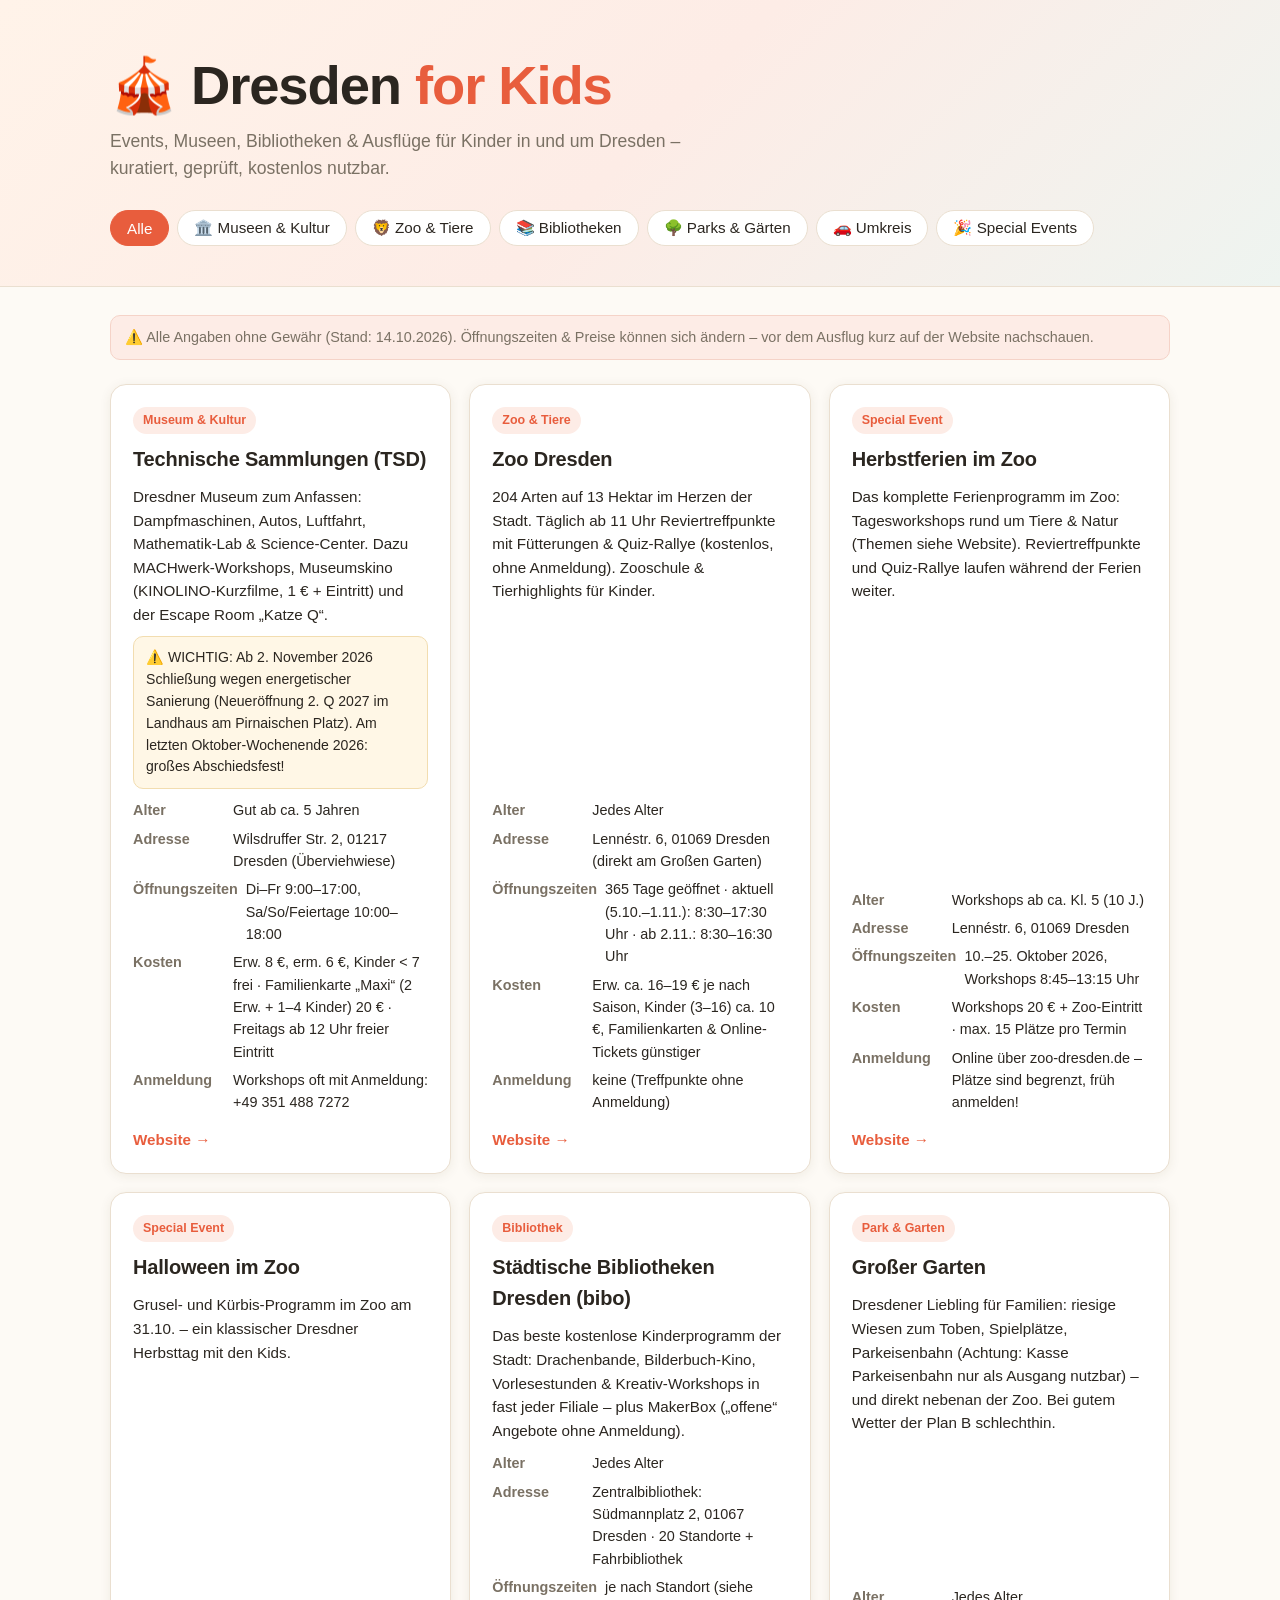
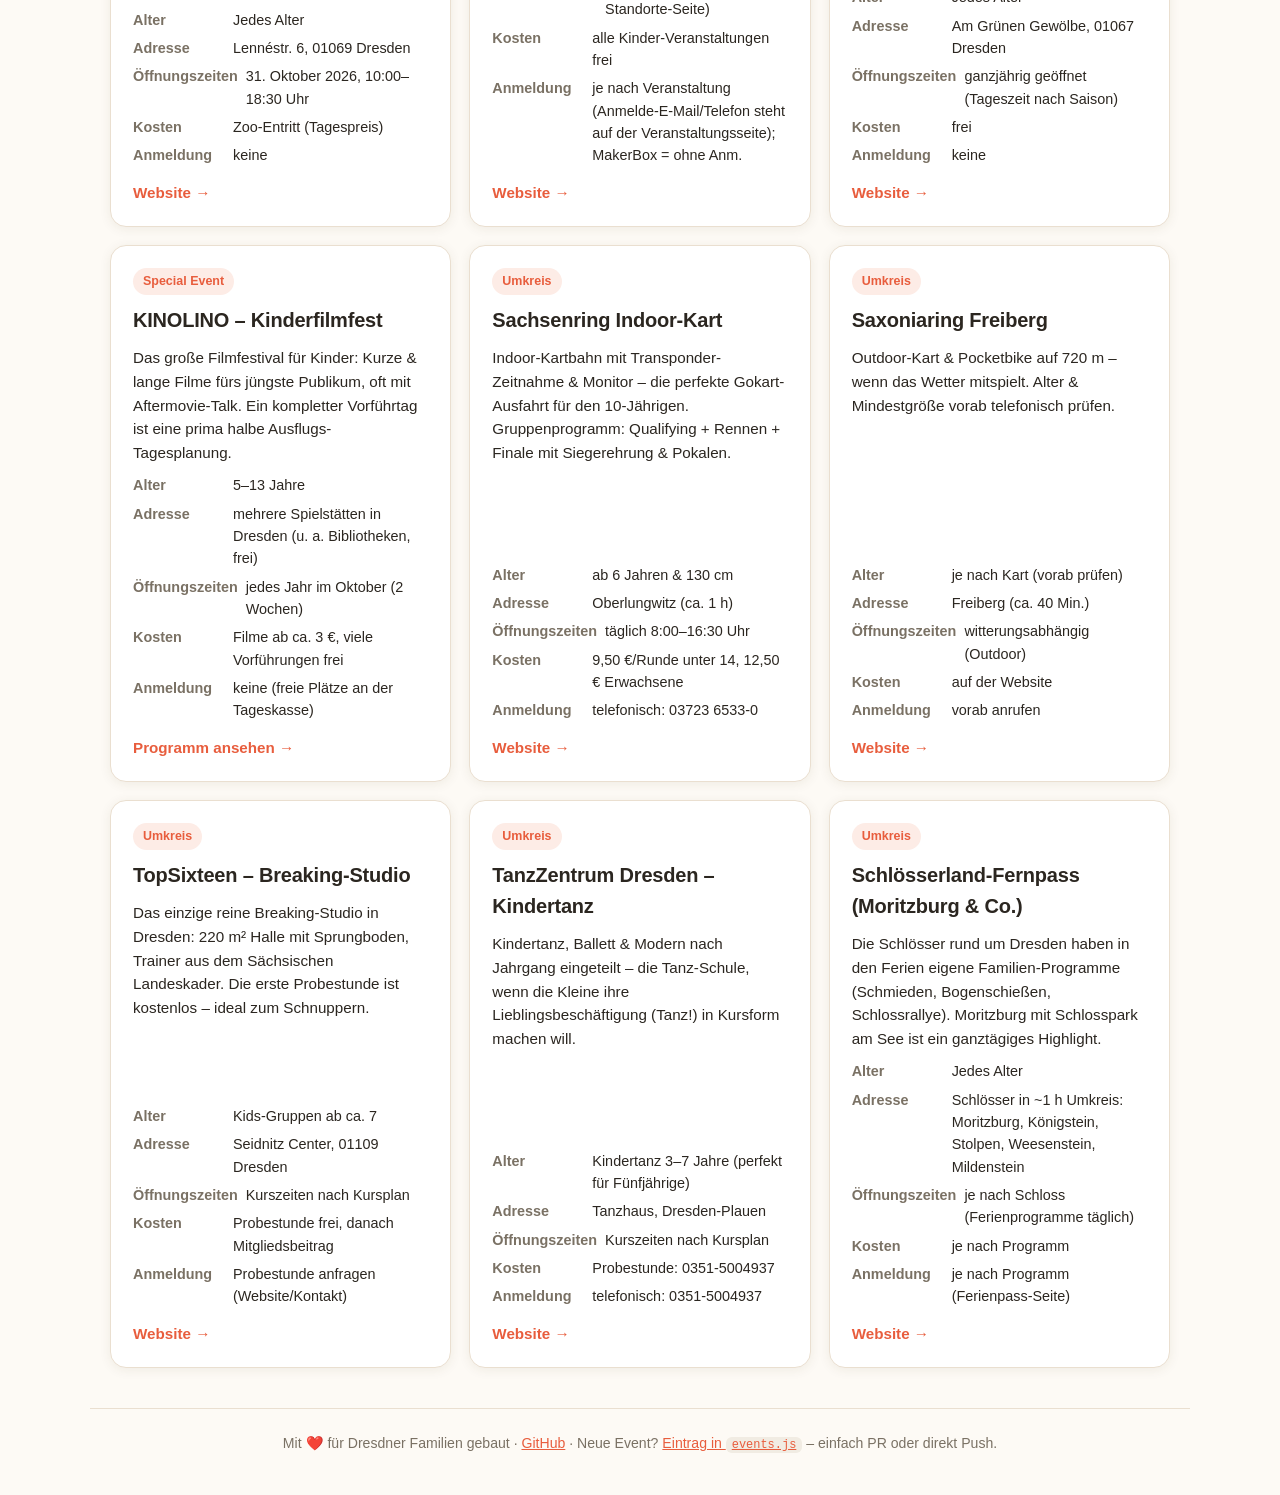
==== index.html @ ed48907c "Dresden for Kids: statische Event-Seite (Events, Museen, Bibliotheken, Zoo, Umkreis)" ====
<!DOCTYPE html>
<html lang="de">
<head>
  <meta charset="UTF-8">
  <meta name="viewport" content="width=device-width, initial-scale=1.0">
  <title>Dresden for Kids – Events &amp; Ausflüge für Kinder</title>
  <meta name="description" content="Kuratierte Liste mit Events, Museen, Bibliotheken, Zoo & Ausflügen für Kinder in und um Dresden.">
  <link rel="stylesheet" href="style.css">
  <link rel="icon" href="data:image/svg+xml,<svg xmlns=%22http://www.w3.org/2000/svg%22 viewBox=%220 0 100 100%22><text y=%22.9em%22 font-size=%2290%22>🎪</text></svg>">
</head>
<body>
  <header class="hero">
    <div class="container">
      <h1>🎪 Dresden <span class="accent">for Kids</span></h1>
      <p class="tagline">Events, Museen, Bibliotheken &amp; Ausflüge für Kinder in und um Dresden – kuratiert, geprüft, kostenlos nutzbar.</p>
      <div class="filters" id="filters">
        <button class="filter-btn active" data-filter="alle">Alle</button>
        <button class="filter-btn" data-filter="museum">🏛️ Museen &amp; Kultur</button>
        <button class="filter-btn" data-filter="zoo">🦁 Zoo &amp; Tiere</button>
        <button class="filter-btn" data-filter="bibliothek">📚 Bibliotheken</button>
        <button class="filter-btn" data-filter="park">🌳 Parks &amp; Gärten</button>
        <button class="filter-btn" data-filter="umkreis">🚗 Umkreis</button>
        <button class="filter-btn" data-filter="event">🎉 Special Events</button>
      </div>
    </div>
  </header>

  <main class="container">
    <p class="disclaimer">⚠️ Alle Angaben ohne Gewähr (Stand: <span id="checked">–</span>). Öffnungszeiten &amp; Preise können sich ändern – vor dem Ausflug kurz auf der Website nachschauen.</p>
    <section id="cards" class="grid"></section>
  </main>

  <footer class="container footer">
    <p>Mit ❤️ für Dresdner Familien gebaut · <a href="https://github.com/Alex-Molt/DresdenForKids">GitHub</a> · Neue Event? <a href="https://github.com/Alex-Molt/DresdenForKids/blob/main/README.md#neues-event-hinzufügen">Eintrag in <code>events.js</code></a> – einfach PR oder direkt Push.</p>
  </footer>

  <script src="events.js"></script>
  <script src="app.js"></script>
</body>
</html>
---- style.css ----
:root {
  --bg: #fdfaf5;
  --card: #ffffff;
  --ink: #2b2620;
  --muted: #7a7164;
  --accent: #e85d3d;
  --accent-soft: #fdece6;
  --border: #eadfd0;
  --radius: 16px;
  --shadow: 0 2px 12px rgba(80, 60, 30, 0.08);
}

* { box-sizing: border-box; margin: 0; padding: 0; }

body {
  font-family: -apple-system, BlinkMacSystemFont, "Segoe UI", Roboto, "Helvetica Neue", Arial, sans-serif;
  background: var(--bg);
  color: var(--ink);
  line-height: 1.55;
}

.container { max-width: 1100px; margin: 0 auto; padding: 0 20px; }

/* ---------- Hero ---------- */
.hero {
  background: linear-gradient(135deg, #fff3e9 0%, #fdece6 50%, #eef4f0 100%);
  padding: 56px 0 40px;
  border-bottom: 1px solid var(--border);
}
.hero h1 {
  font-size: clamp(2.2rem, 5vw, 3.4rem);
  letter-spacing: -0.02em;
  line-height: 1.1;
}
.hero .accent { color: var(--accent); }
.tagline {
  margin-top: 12px;
  font-size: 1.1rem;
  color: var(--muted);
  max-width: 640px;
}

/* ---------- Filters ---------- */
.filters {
  display: flex;
  flex-wrap: wrap;
  gap: 8px;
  margin-top: 28px;
}
.filter-btn {
  border: 1.5px solid var(--border);
  background: var(--card);
  color: var(--ink);
  padding: 8px 16px;
  border-radius: 999px;
  font-size: 0.95rem;
  cursor: pointer;
  transition: all 0.15s ease;
}
.filter-btn:hover { border-color: var(--accent); color: var(--accent); }
.filter-btn.active {
  background: var(--accent);
  border-color: var(--accent);
  color: #fff;
}

/* ---------- Main ---------- */
main.container { padding-top: 28px; padding-bottom: 40px; }
.disclaimer {
  font-size: 0.9rem;
  color: var(--muted);
  background: var(--accent-soft);
  border: 1px solid #f5d3c8;
  border-radius: 10px;
  padding: 10px 14px;
  margin-bottom: 24px;
}

/* ---------- Cards ---------- */
.grid {
  display: grid;
  grid-template-columns: repeat(auto-fill, minmax(320px, 1fr));
  gap: 18px;
}
.card {
  background: var(--card);
  border: 1px solid var(--border);
  border-radius: var(--radius);
  box-shadow: var(--shadow);
  padding: 22px;
  display: flex;
  flex-direction: column;
  gap: 10px;
  transition: transform 0.15s ease, box-shadow 0.15s ease;
}
.card:hover { transform: translateY(-2px); box-shadow: 0 6px 20px rgba(80, 60, 30, 0.12); }

.card-top { display: flex; align-items: center; gap: 10px; }
.cat-badge {
  font-size: 0.78rem;
  font-weight: 600;
  padding: 4px 10px;
  border-radius: 999px;
  background: var(--accent-soft);
  color: var(--accent);
  white-space: nowrap;
}
.card h2 { font-size: 1.25rem; letter-spacing: -0.01em; }
.card .highlight { font-size: 0.95rem; color: var(--ink); flex-grow: 1; }

.facts { display: grid; gap: 6px; font-size: 0.9rem; }
.facts div { display: flex; gap: 8px; }
.facts .label {
  color: var(--muted);
  min-width: 92px;
  flex-shrink: 0;
  font-weight: 600;
}
.note {
  background: #fff7e6;
  border: 1px solid #f2ddb0;
  border-radius: 10px;
  padding: 10px 12px;
  font-size: 0.88rem;
}

.card-link {
  display: inline-block;
  margin-top: 4px;
  color: var(--accent);
  font-weight: 600;
  text-decoration: none;
  font-size: 0.95rem;
}
.card-link:hover { text-decoration: underline; }

.empty {
  grid-column: 1 / -1;
  text-align: center;
  color: var(--muted);
  padding: 60px 0;
  font-size: 1.1rem;
}

/* ---------- Footer ---------- */
.footer {
  border-top: 1px solid var(--border);
  padding: 24px 20px 40px;
  font-size: 0.88rem;
  color: var(--muted);
  text-align: center;
}
.footer a { color: var(--accent); }
code {
  background: #f1ece3;
  padding: 1px 6px;
  border-radius: 6px;
  font-size: 0.85em;
}
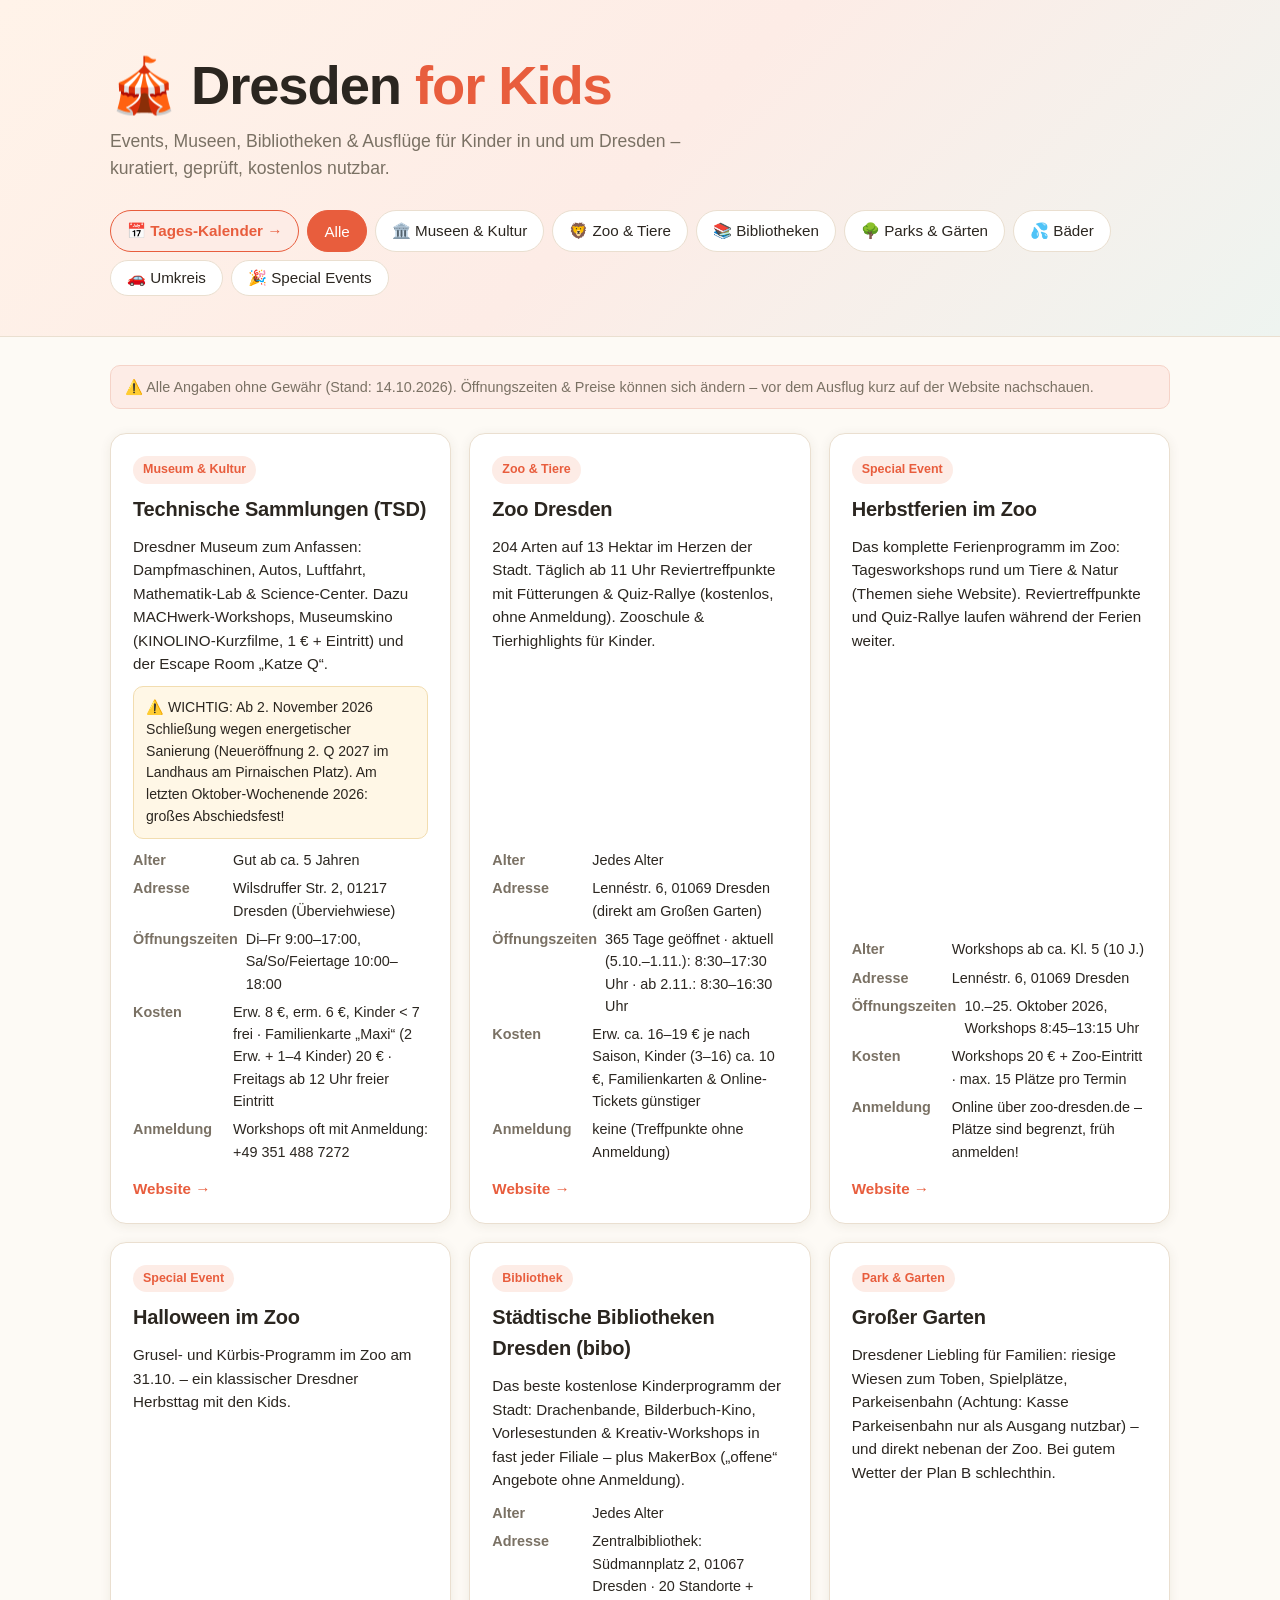
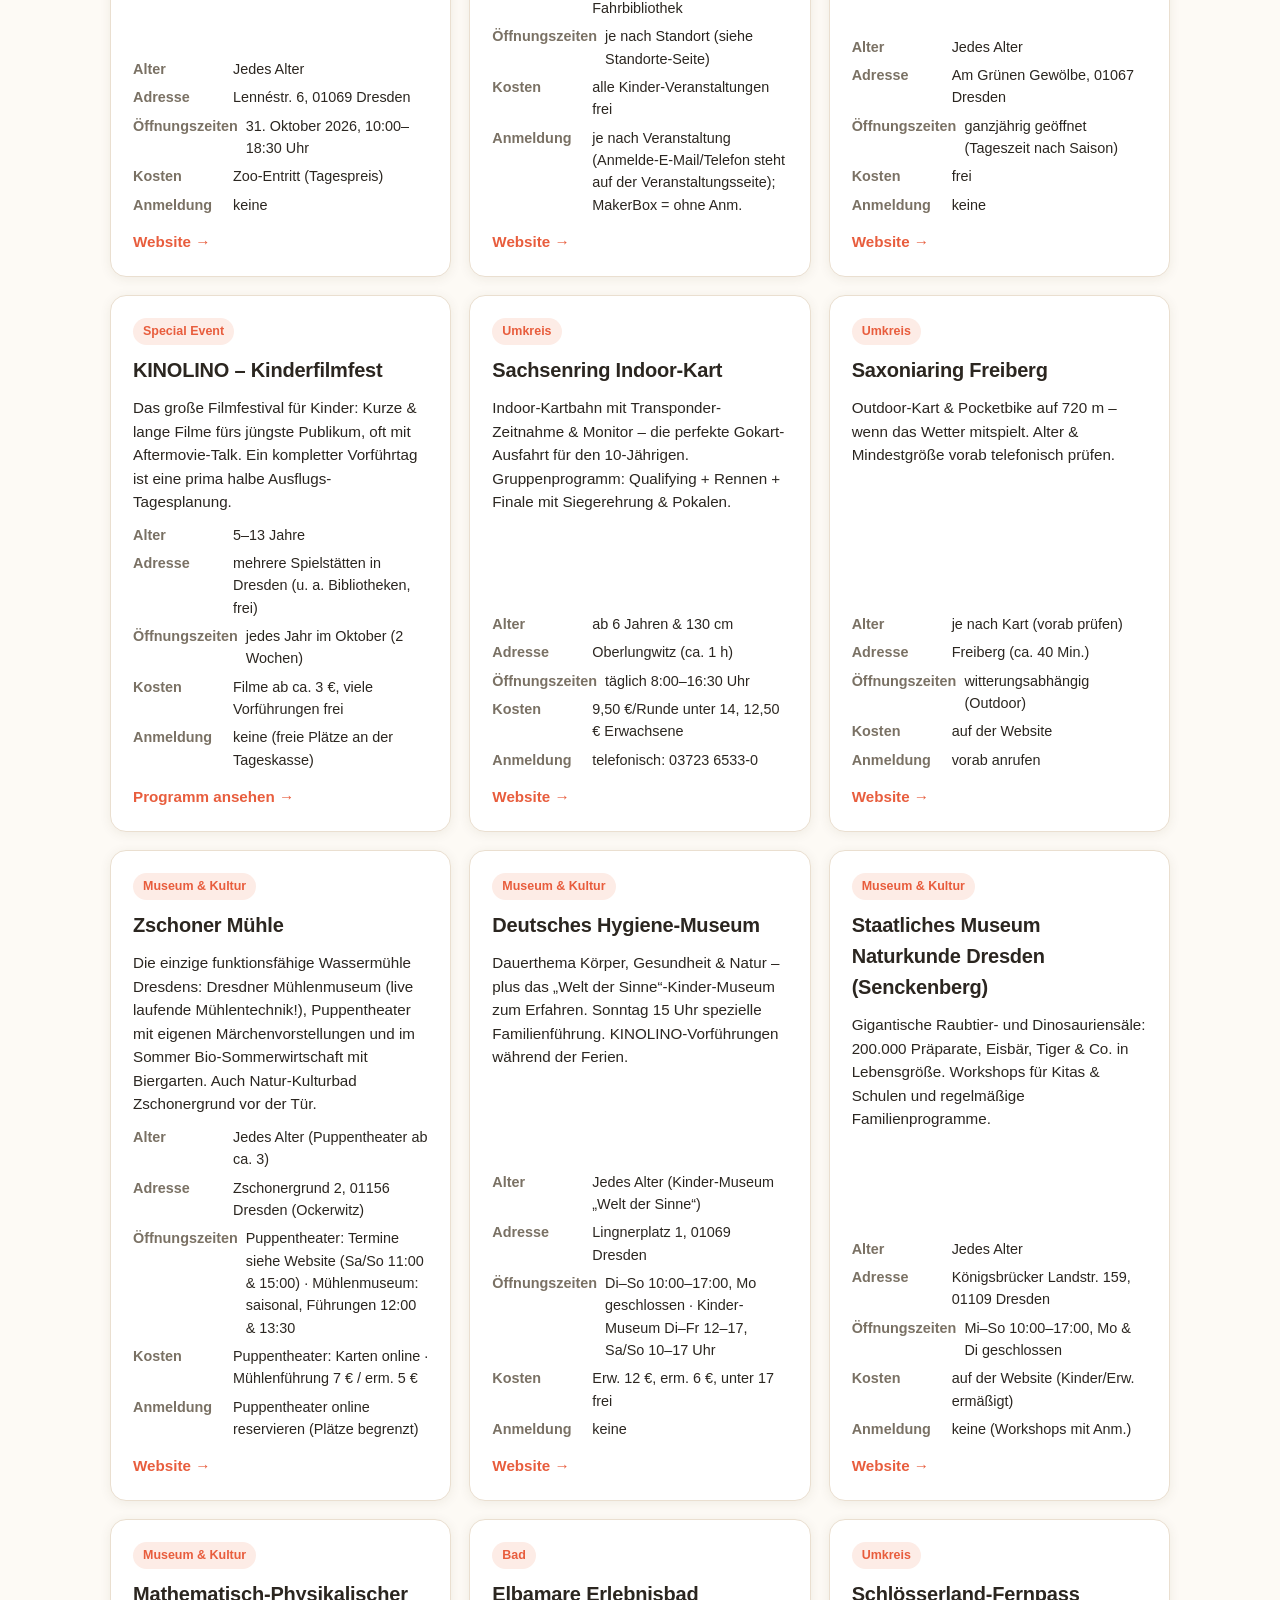
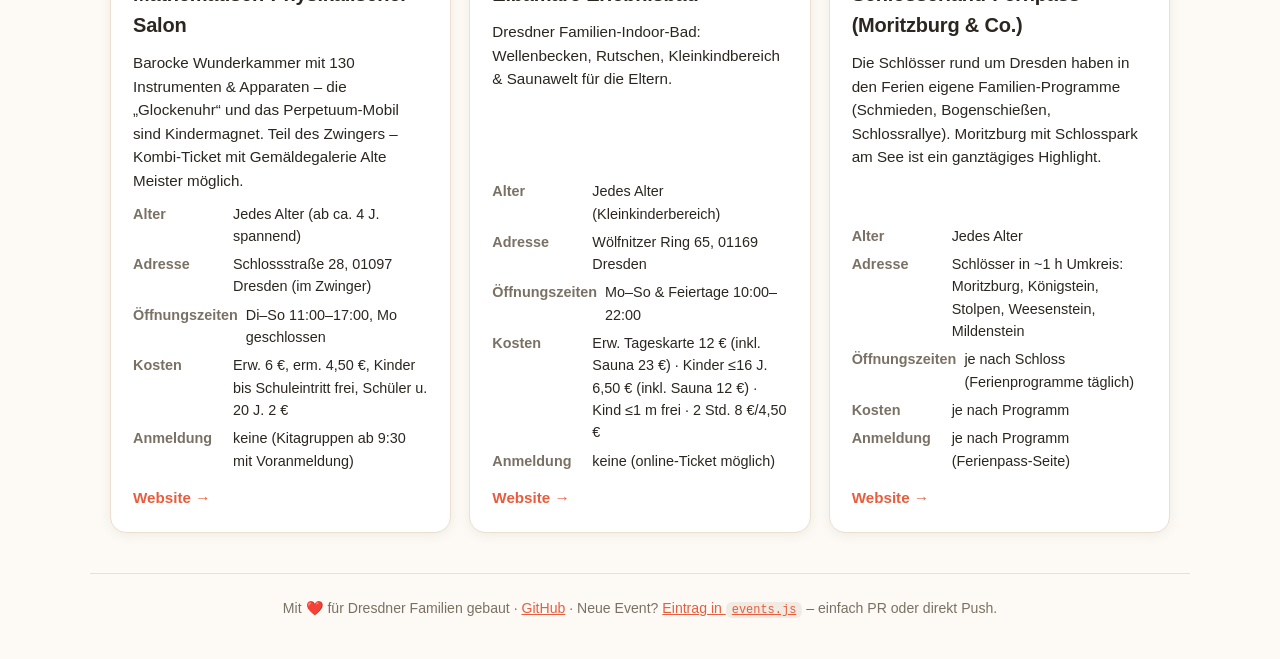
==== commit f32a30d6: "Kalender-Subseite, neue Locations, PR-only, Generatoren - Neue Tages-Kalender-Subseite (kalender.htm" ====
--- a/index.html
+++ b/index.html
@@ -14,11 +14,13 @@
       <h1>🎪 Dresden <span class="accent">for Kids</span></h1>
       <p class="tagline">Events, Museen, Bibliotheken &amp; Ausflüge für Kinder in und um Dresden – kuratiert, geprüft, kostenlos nutzbar.</p>
       <div class="filters" id="filters">
+        <a class="filter-btn calendar-link" href="kalender.html">📅 Tages-Kalender →</a>
         <button class="filter-btn active" data-filter="alle">Alle</button>
         <button class="filter-btn" data-filter="museum">🏛️ Museen &amp; Kultur</button>
         <button class="filter-btn" data-filter="zoo">🦁 Zoo &amp; Tiere</button>
         <button class="filter-btn" data-filter="bibliothek">📚 Bibliotheken</button>
         <button class="filter-btn" data-filter="park">🌳 Parks &amp; Gärten</button>
+        <button class="filter-btn" data-filter="baden">💦 Bäder</button>
         <button class="filter-btn" data-filter="umkreis">🚗 Umkreis</button>
         <button class="filter-btn" data-filter="event">🎉 Special Events</button>
       </div>
--- a/style.css
+++ b/style.css
@@ -157,3 +157,109 @@
   border-radius: 6px;
   font-size: 0.85em;
 }
+
+/* ---------- Kalender-Subseite ---------- */
+.hero-small { padding: 36px 0 32px; }
+.back-link {
+  display: inline-block;
+  margin-bottom: 14px;
+  color: var(--accent);
+  font-weight: 600;
+  text-decoration: none;
+}
+.back-link:hover { text-decoration: underline; }
+.calendar-link {
+  text-decoration: none;
+  background: var(--accent-soft);
+  border-color: var(--accent);
+  color: var(--accent);
+  font-weight: 600;
+}
+.calendar-link:hover { background: var(--accent); color: #fff; }
+
+.cal-toolbar {
+  display: flex;
+  flex-wrap: wrap;
+  justify-content: space-between;
+  align-items: center;
+  gap: 10px;
+  margin-bottom: 20px;
+}
+.cal-legend { display: flex; flex-wrap: wrap; gap: 8px; }
+.cat-tag {
+  font-size: 0.82rem;
+  font-weight: 600;
+  padding: 4px 10px;
+  border-radius: 999px;
+  background: #fff;
+  border: 1.5px solid var(--border);
+}
+.cal-info { font-size: 0.9rem; color: var(--muted); }
+
+.day-block { margin-bottom: 30px; }
+.day-today {
+  background: var(--accent-soft);
+  border: 1.5px solid #f5c3b4;
+  border-radius: var(--radius);
+  padding: 16px 18px;
+}
+.day-head {
+  font-size: 1.35rem;
+  letter-spacing: -0.01em;
+  margin-bottom: 14px;
+}
+.day-count {
+  font-size: 0.85rem;
+  font-weight: 600;
+  color: var(--muted);
+  vertical-align: middle;
+  margin-left: 8px;
+}
+
+.day-events {
+  display: grid;
+  gap: 10px;
+}
+.cal-card {
+  display: flex;
+  gap: 14px;
+  background: var(--card);
+  border: 1px solid var(--border);
+  border-left: 4px solid var(--border);
+  border-radius: 12px;
+  padding: 14px 16px;
+  box-shadow: var(--shadow);
+  align-items: flex-start;
+}
+.cat-tsd { border-left-color: #e8843d; }
+.cat-zoo { border-left-color: #7cb342; }
+.cat-bibo { border-left-color: #5c9ded; }
+.cat-kinolino { border-left-color: #9c6ade; }
+.cat-muehle { border-left-color: #c9a227; }
+
+.cal-time {
+  flex-shrink: 0;
+  min-width: 62px;
+  font-weight: 700;
+  font-size: 0.98rem;
+  color: var(--accent);
+  padding-top: 2px;
+}
+.cal-body { flex-grow: 1; min-width: 0; }
+.cal-body h3 { font-size: 1.05rem; margin-bottom: 4px; }
+.cal-venue, .cal-cost, .cal-note {
+  font-size: 0.9rem;
+  margin: 2px 0;
+}
+.cal-venue { color: var(--ink); }
+.cal-cost { color: var(--muted); }
+.cal-note { color: var(--muted); font-style: italic; }
+.cal-link {
+  flex-shrink: 0;
+  font-size: 0.88rem;
+  font-weight: 600;
+  color: var(--accent);
+  text-decoration: none;
+  white-space: nowrap;
+}
+.cal-link:hover { text-decoration: underline; }
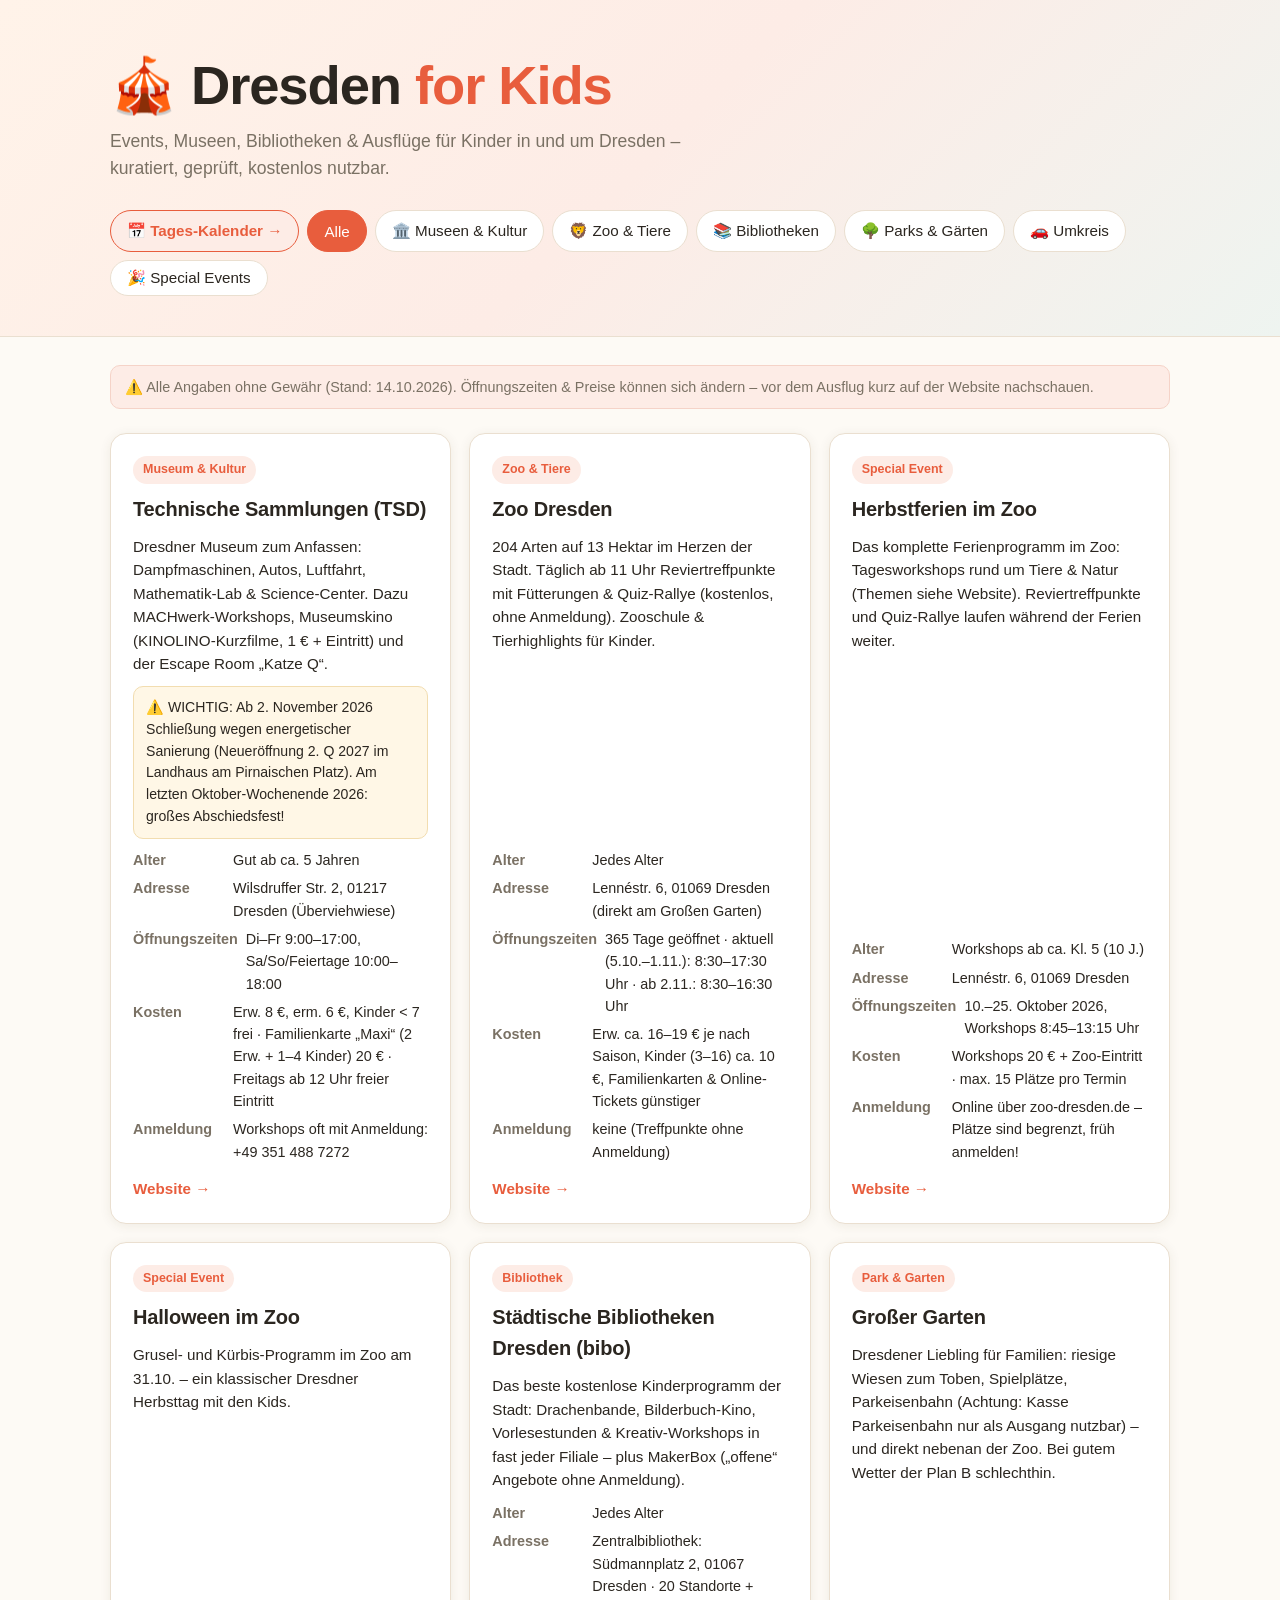
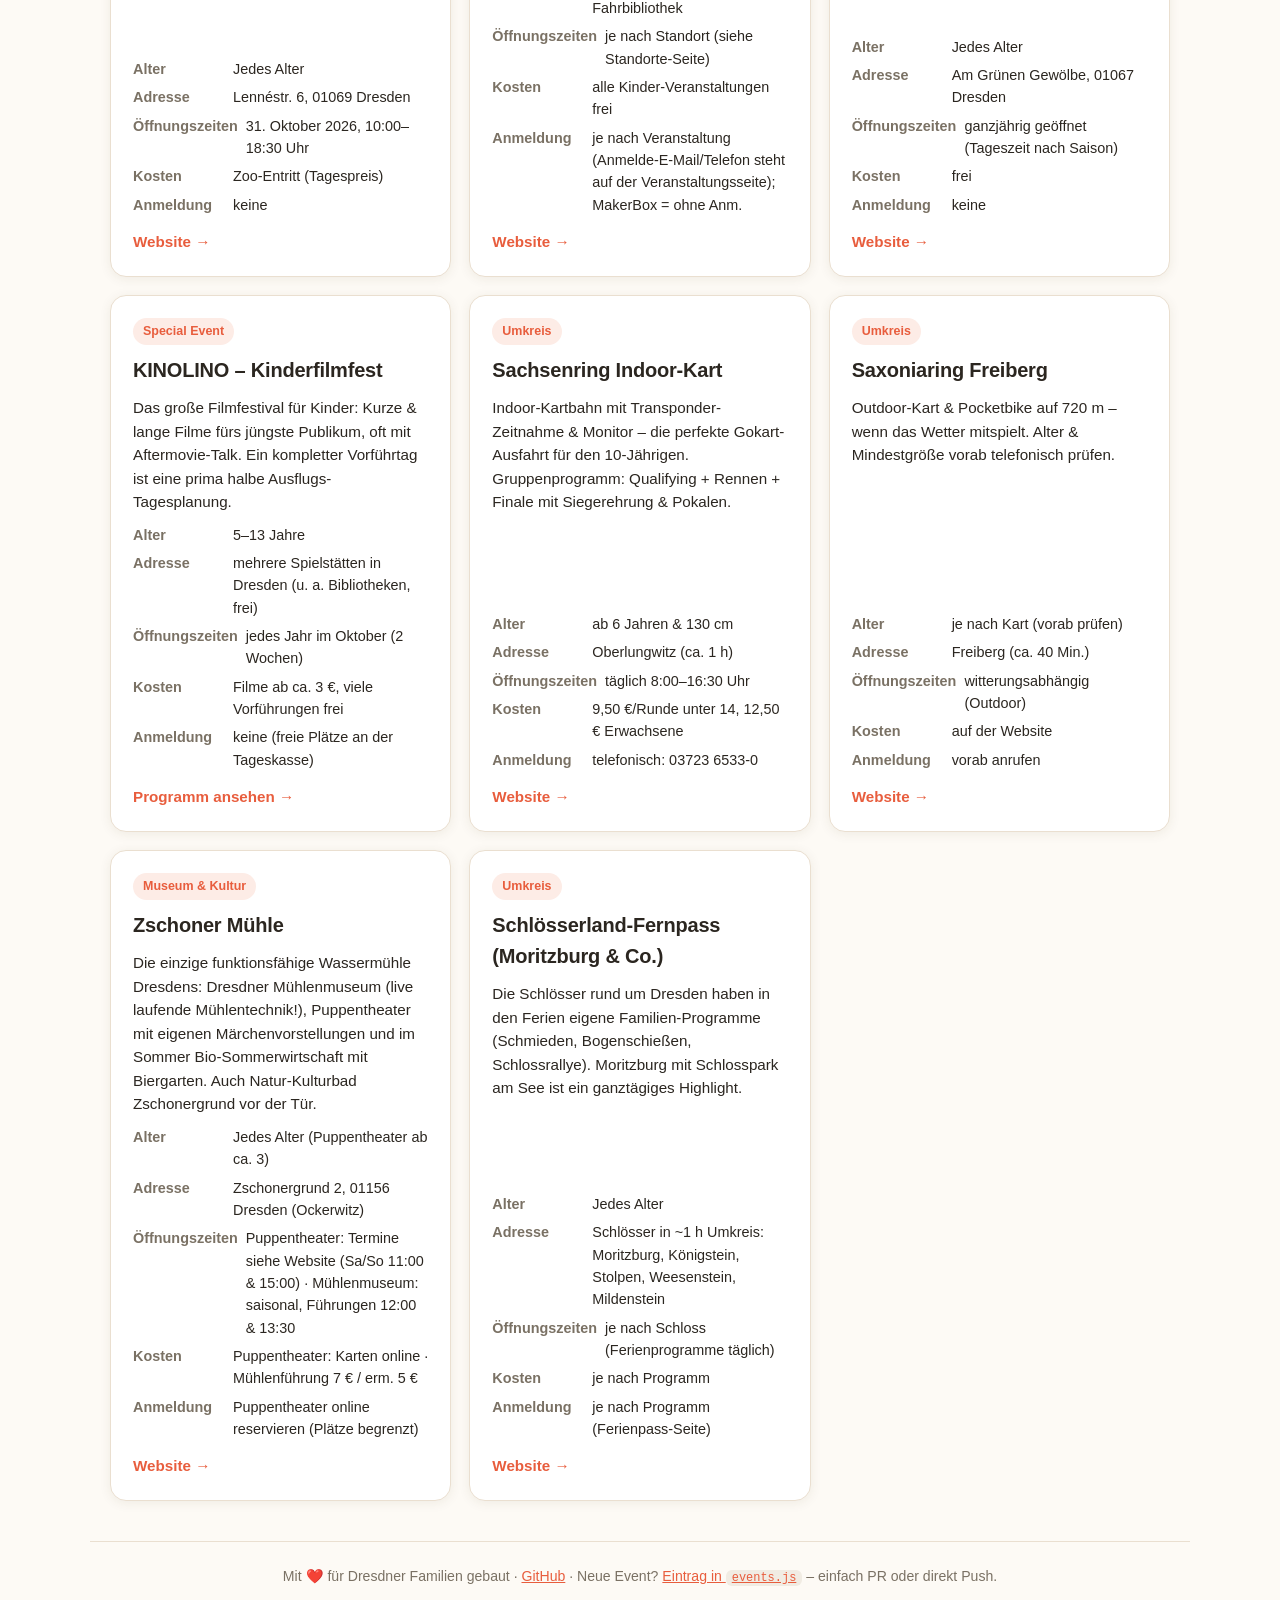
==== commit bb1f7350: "Venues ohne Alex-Freigabe entfernen (kommen nach Vorschlag-Votum zurück)" ====
--- a/index.html
+++ b/index.html
@@ -20,7 +20,6 @@
         <button class="filter-btn" data-filter="zoo">🦁 Zoo &amp; Tiere</button>
         <button class="filter-btn" data-filter="bibliothek">📚 Bibliotheken</button>
         <button class="filter-btn" data-filter="park">🌳 Parks &amp; Gärten</button>
-        <button class="filter-btn" data-filter="baden">💦 Bäder</button>
         <button class="filter-btn" data-filter="umkreis">🚗 Umkreis</button>
         <button class="filter-btn" data-filter="event">🎉 Special Events</button>
       </div>
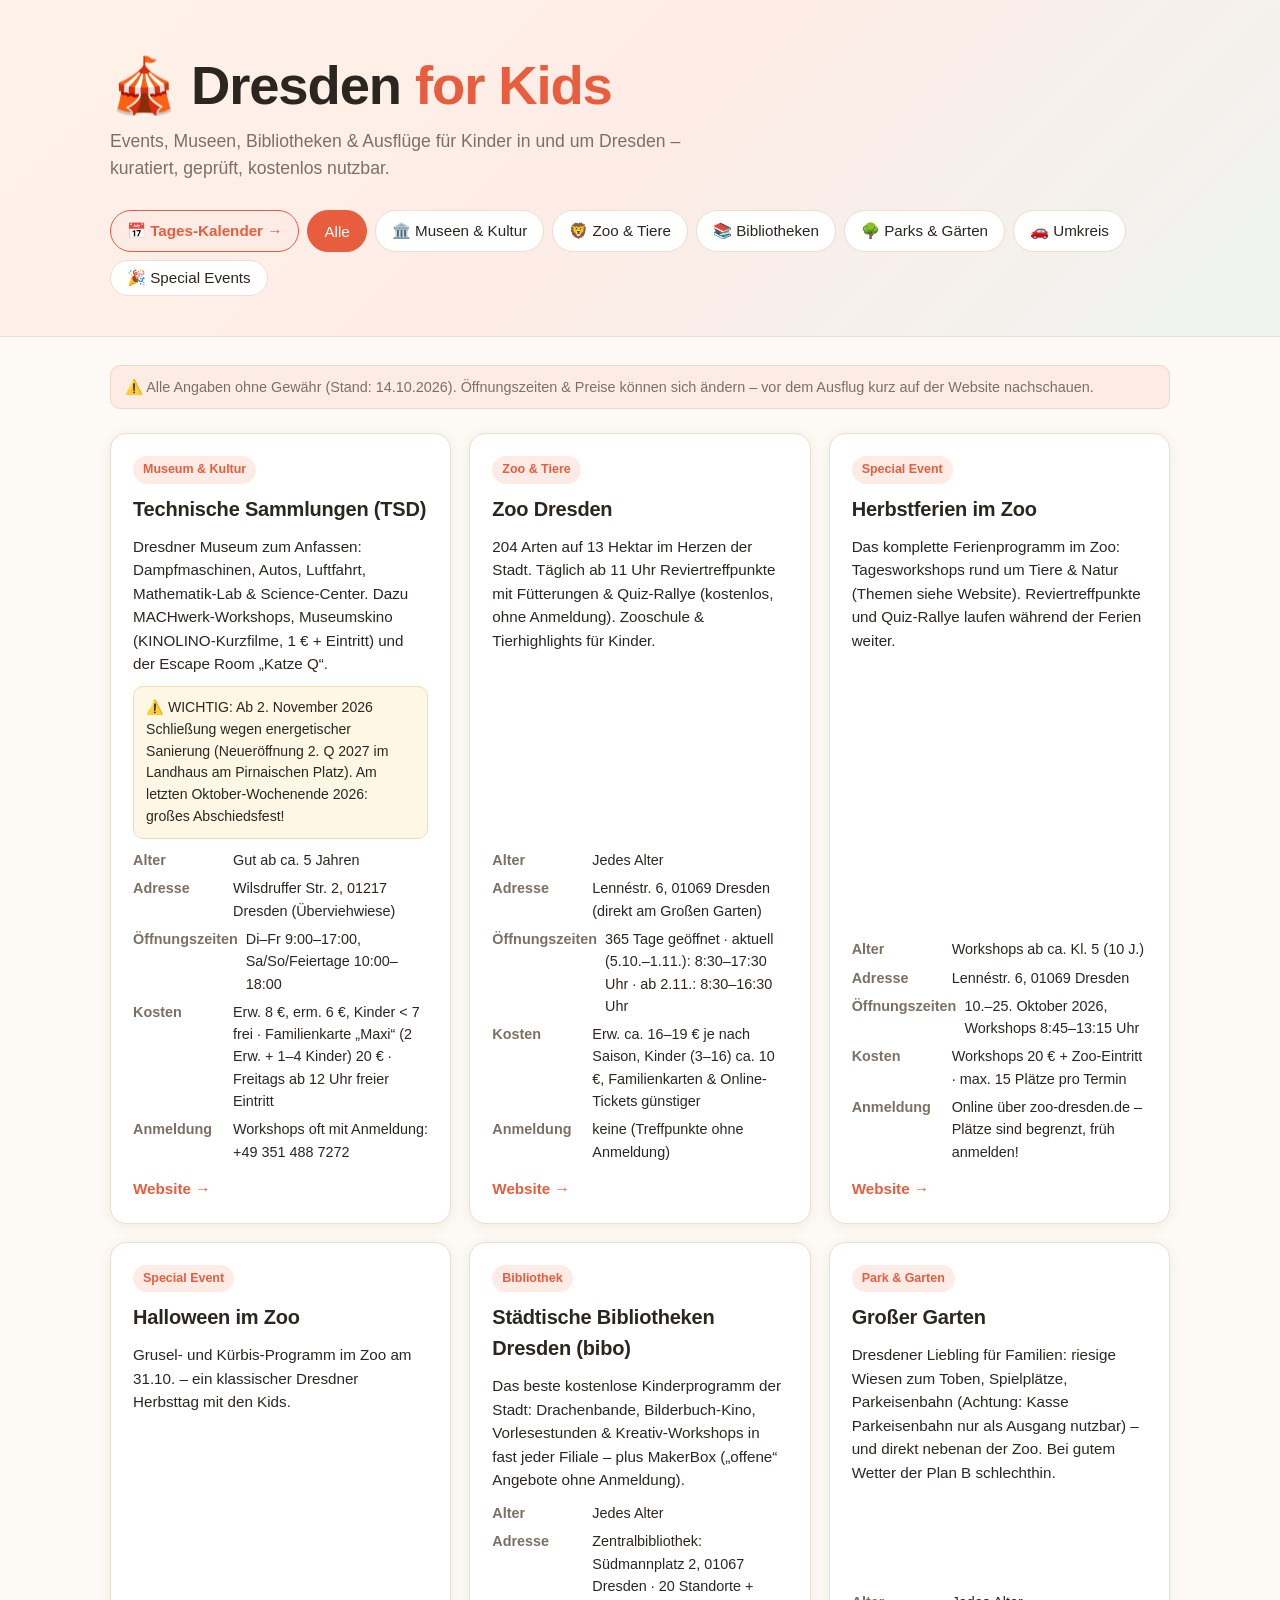
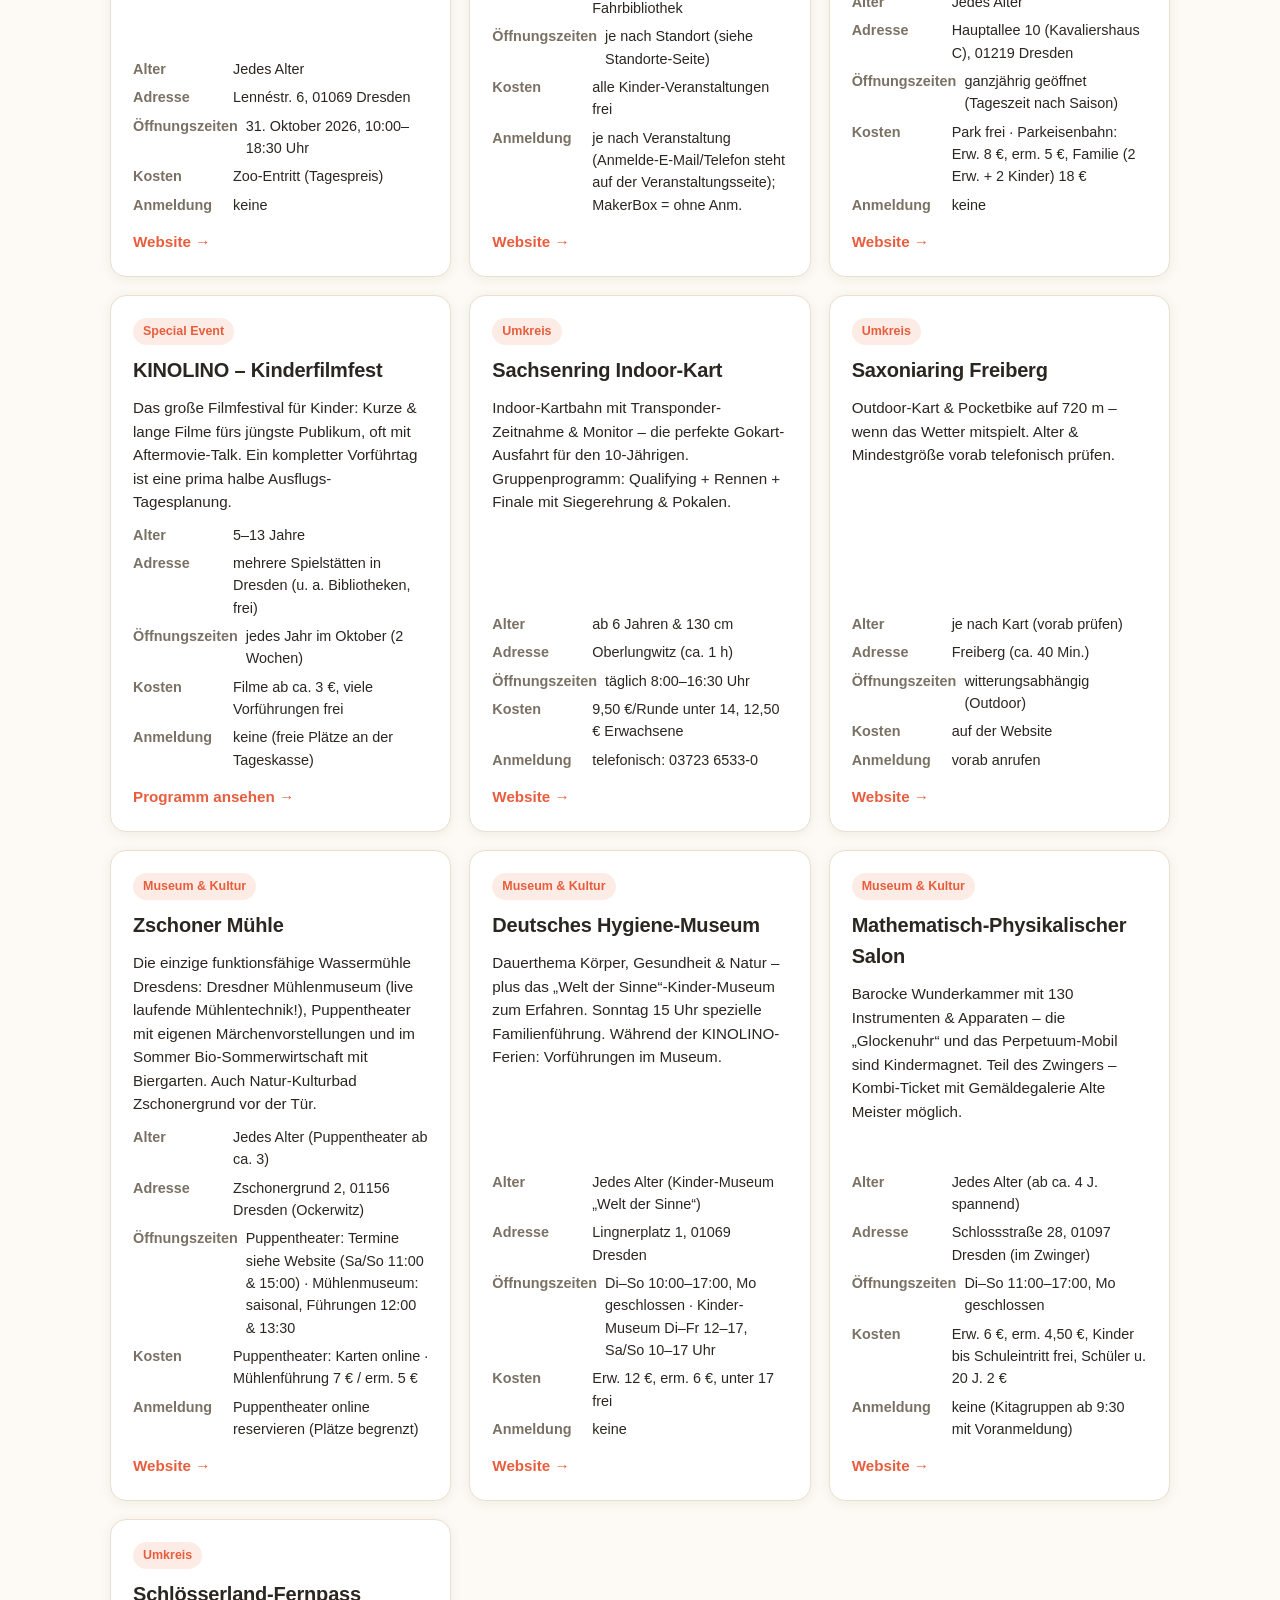
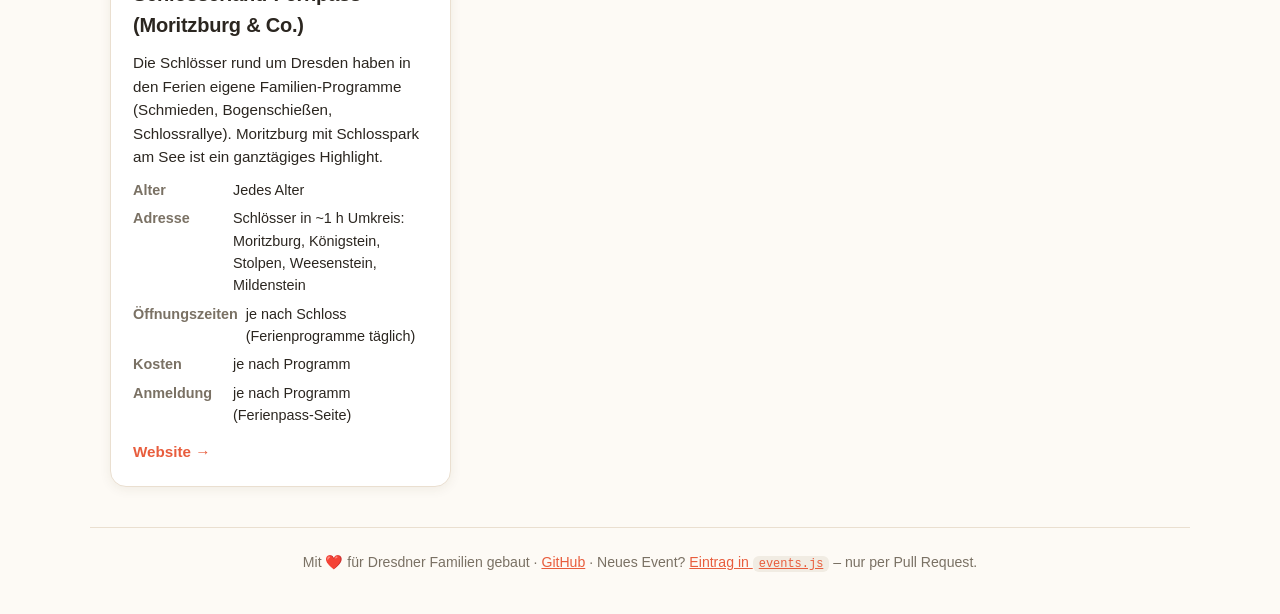
==== commit 79438311: "Footer: PR-only-Text + korrekter README-Anker" ====
--- a/index.html
+++ b/index.html
@@ -32,7 +32,7 @@
   </main>
 
   <footer class="container footer">
-    <p>Mit ❤️ für Dresdner Familien gebaut · <a href="https://github.com/Alex-Molt/DresdenForKids">GitHub</a> · Neue Event? <a href="https://github.com/Alex-Molt/DresdenForKids/blob/main/README.md#neues-event-hinzufügen">Eintrag in <code>events.js</code></a> – einfach PR oder direkt Push.</p>
+    <p>Mit ❤️ für Dresdner Familien gebaut · <a href="https://github.com/Alex-Molt/DresdenForKids">GitHub</a> · Neues Event? <a href="https://github.com/Alex-Molt/DresdenForKids/blob/main/README.md#neue-location--karte-startseite">Eintrag in <code>events.js</code></a> – nur per Pull Request.</p>
   </footer>
 
   <script src="events.js"></script>
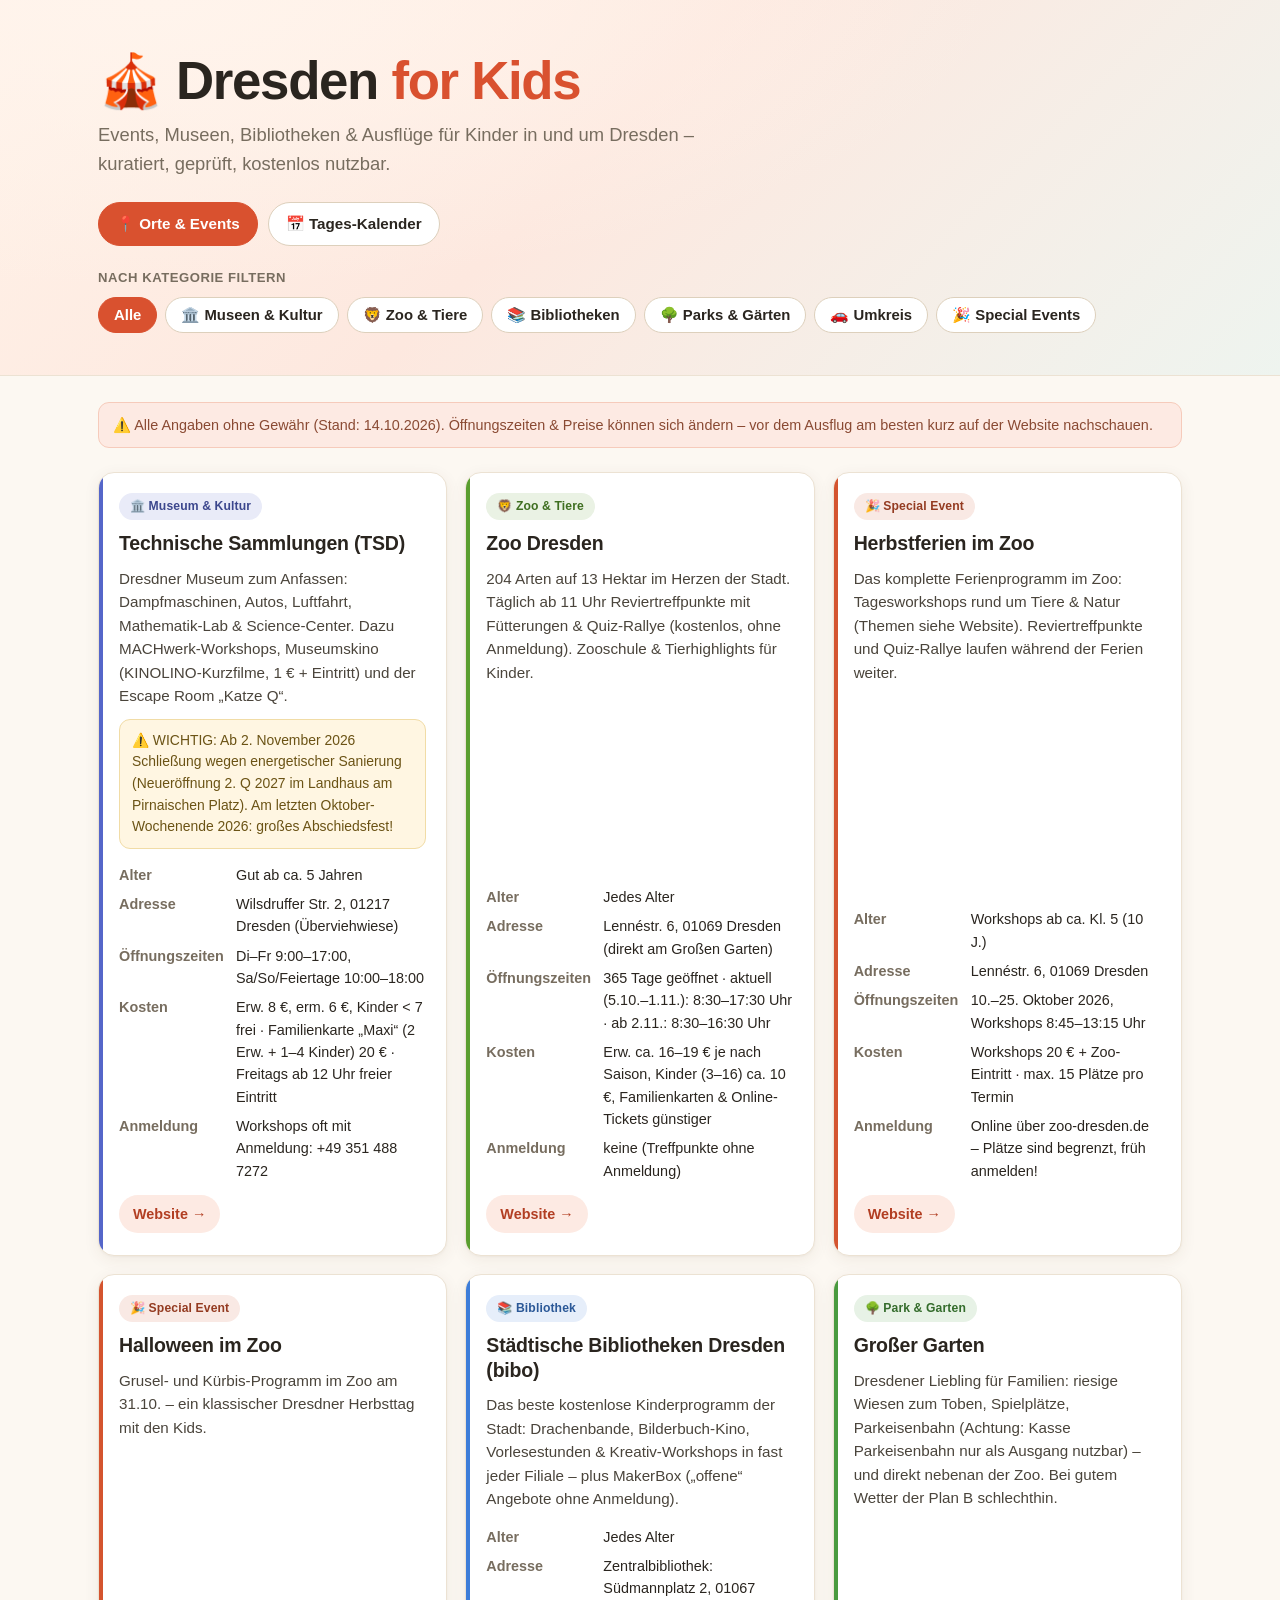
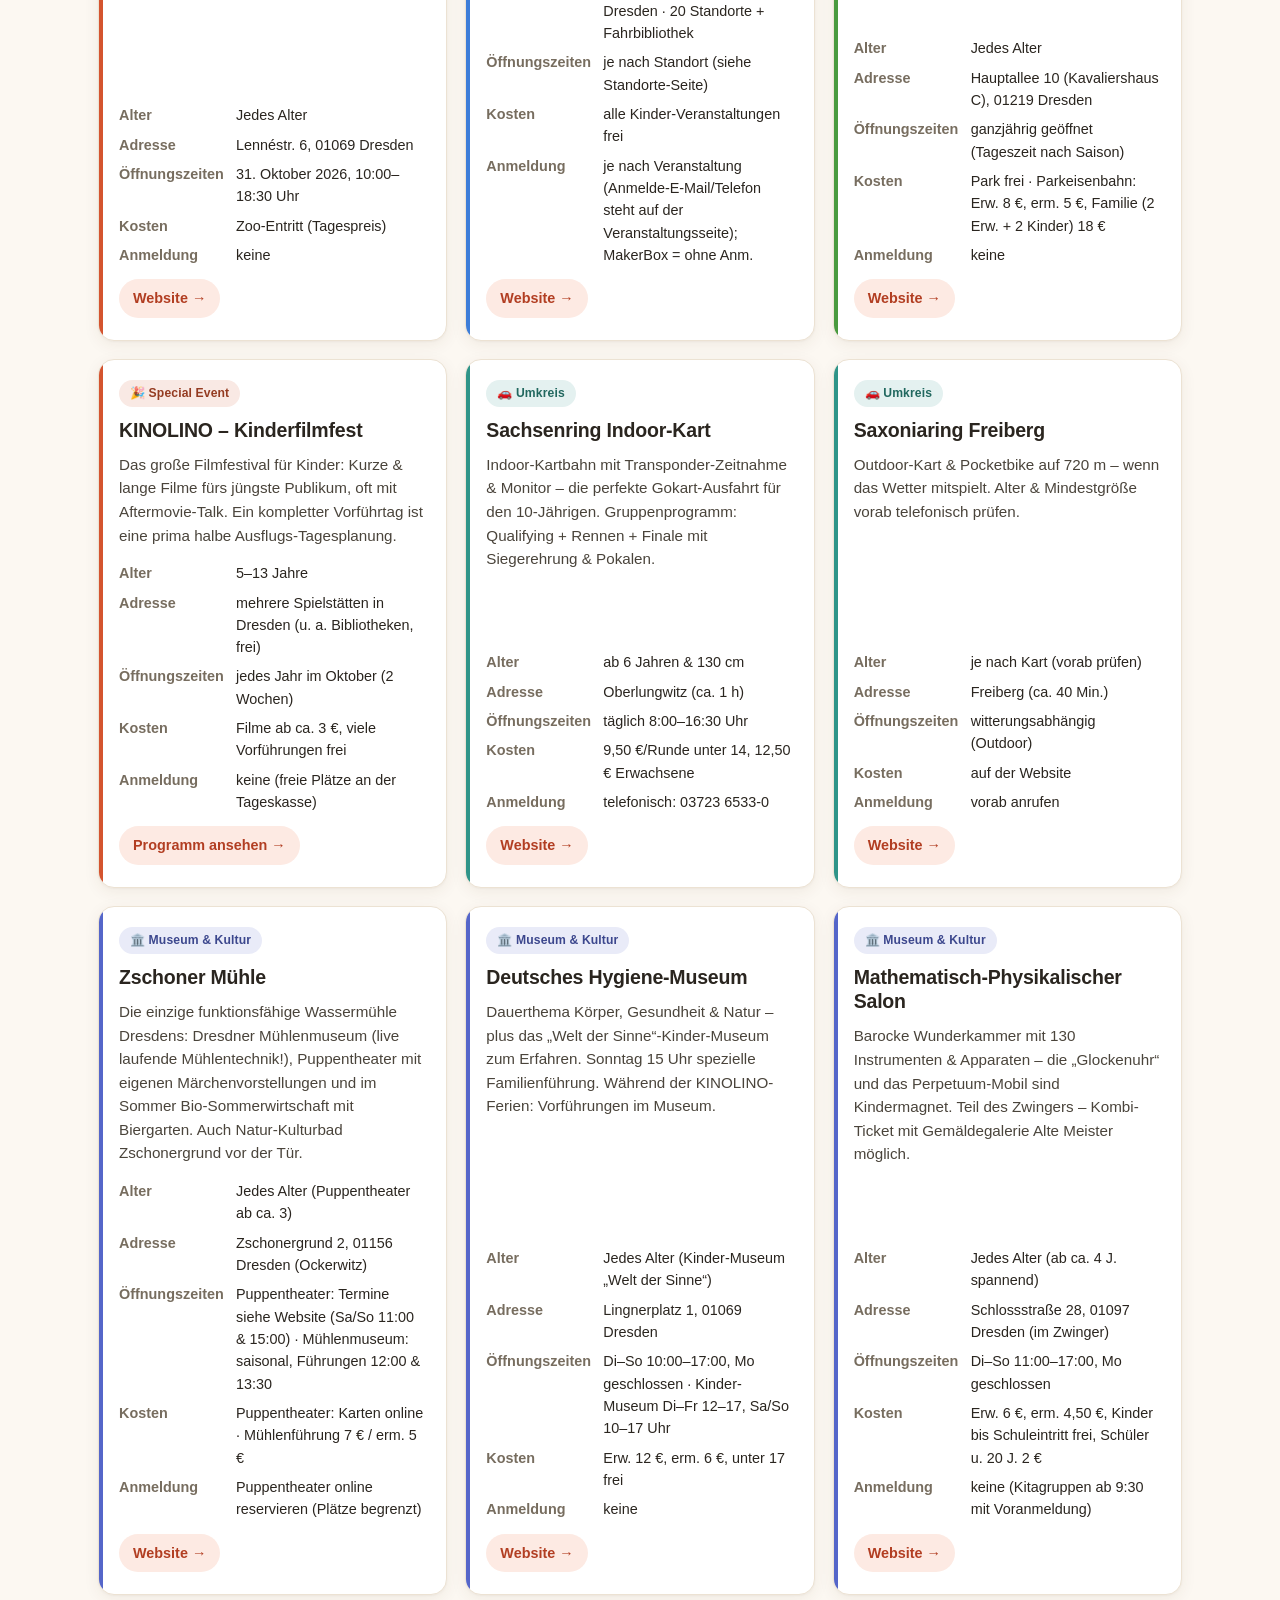
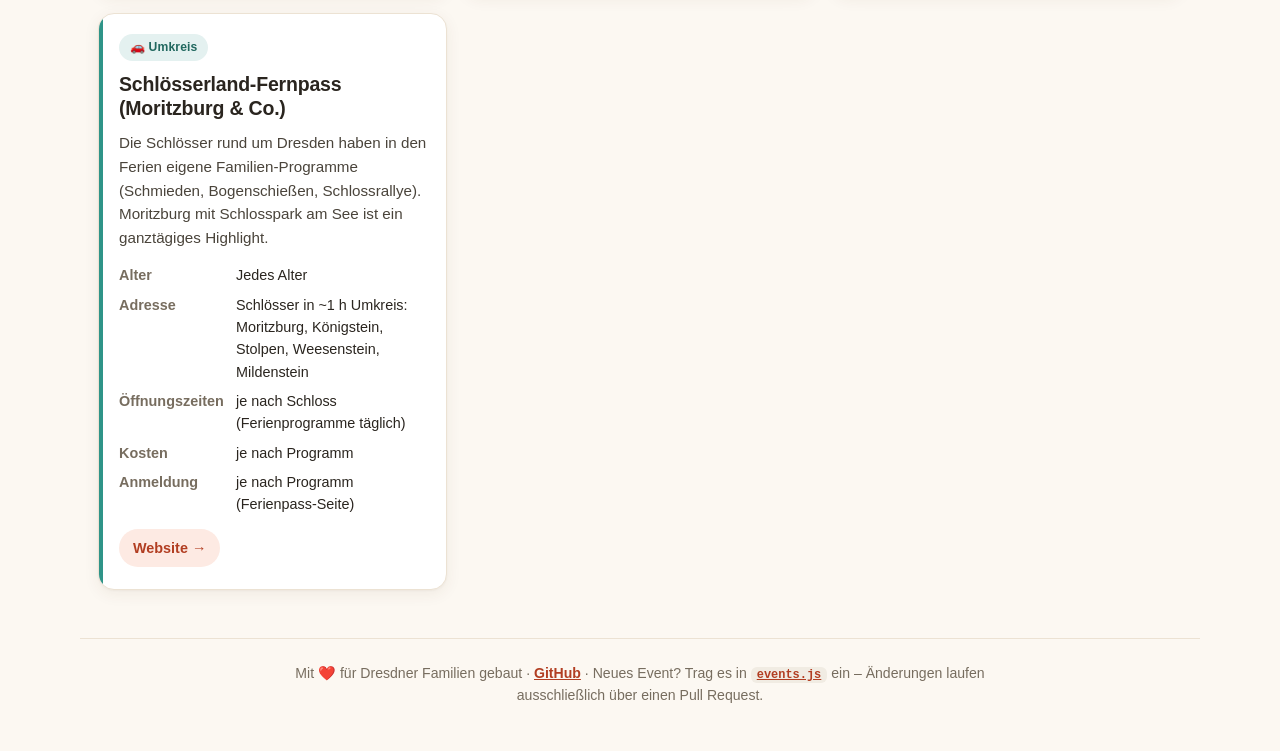
==== commit 3411f7c8: "Frontend-Overhaul (Claude Code): Design-System, A11y, mobile-first - style.css: vollständiges Redesi" ====
--- a/index.html
+++ b/index.html
@@ -13,26 +13,34 @@
     <div class="container">
       <h1>🎪 Dresden <span class="accent">for Kids</span></h1>
       <p class="tagline">Events, Museen, Bibliotheken &amp; Ausflüge für Kinder in und um Dresden – kuratiert, geprüft, kostenlos nutzbar.</p>
-      <div class="filters" id="filters">
-        <a class="filter-btn calendar-link" href="kalender.html">📅 Tages-Kalender →</a>
-        <button class="filter-btn active" data-filter="alle">Alle</button>
-        <button class="filter-btn" data-filter="museum">🏛️ Museen &amp; Kultur</button>
-        <button class="filter-btn" data-filter="zoo">🦁 Zoo &amp; Tiere</button>
-        <button class="filter-btn" data-filter="bibliothek">📚 Bibliotheken</button>
-        <button class="filter-btn" data-filter="park">🌳 Parks &amp; Gärten</button>
-        <button class="filter-btn" data-filter="umkreis">🚗 Umkreis</button>
-        <button class="filter-btn" data-filter="event">🎉 Special Events</button>
+
+      <nav class="hero-nav" aria-label="Seiten">
+        <a class="nav-link is-current" href="index.html" aria-current="page">📍 Orte &amp; Events</a>
+        <a class="nav-link" href="kalender.html">📅 Tages-Kalender</a>
+      </nav>
+
+      <div class="filters-wrap">
+        <span class="filters-label" id="filters-label">Nach Kategorie filtern</span>
+        <div class="filters" id="filters" role="group" aria-labelledby="filters-label">
+          <button class="filter-btn" data-filter="alle" aria-pressed="true">Alle</button>
+          <button class="filter-btn" data-filter="museum" aria-pressed="false">🏛️ Museen &amp; Kultur</button>
+          <button class="filter-btn" data-filter="zoo" aria-pressed="false">🦁 Zoo &amp; Tiere</button>
+          <button class="filter-btn" data-filter="bibliothek" aria-pressed="false">📚 Bibliotheken</button>
+          <button class="filter-btn" data-filter="park" aria-pressed="false">🌳 Parks &amp; Gärten</button>
+          <button class="filter-btn" data-filter="umkreis" aria-pressed="false">🚗 Umkreis</button>
+          <button class="filter-btn" data-filter="event" aria-pressed="false">🎉 Special Events</button>
+        </div>
       </div>
     </div>
   </header>
 
   <main class="container">
-    <p class="disclaimer">⚠️ Alle Angaben ohne Gewähr (Stand: <span id="checked">–</span>). Öffnungszeiten &amp; Preise können sich ändern – vor dem Ausflug kurz auf der Website nachschauen.</p>
-    <section id="cards" class="grid"></section>
+    <p class="disclaimer">⚠️ Alle Angaben ohne Gewähr (Stand: <span id="checked">–</span>). Öffnungszeiten &amp; Preise können sich ändern – vor dem Ausflug am besten kurz auf der Website nachschauen.</p>
+    <section id="cards" class="grid" aria-live="polite"></section>
   </main>
 
   <footer class="container footer">
-    <p>Mit ❤️ für Dresdner Familien gebaut · <a href="https://github.com/Alex-Molt/DresdenForKids">GitHub</a> · Neues Event? <a href="https://github.com/Alex-Molt/DresdenForKids/blob/main/README.md#neue-location--karte-startseite">Eintrag in <code>events.js</code></a> – nur per Pull Request.</p>
+    <p>Mit ❤️ für Dresdner Familien gebaut · <a href="https://github.com/Alex-Molt/DresdenForKids">GitHub</a> · Neues Event? Trag es in <a href="https://github.com/Alex-Molt/DresdenForKids/blob/main/README.md#neue-location--karte-startseite"><code>events.js</code></a> ein – Änderungen laufen ausschließlich über einen Pull Request.</p>
   </footer>
 
   <script src="events.js"></script>
--- a/style.css
+++ b/style.css
@@ -1,156 +1,339 @@
+/* =========================================================
+   Dresden for Kids – gemeinsames Stylesheet
+   (index.html + kalender.html)
+   Rein statisch, keine externen Assets.
+   ========================================================= */
+
 :root {
-  --bg: #fdfaf5;
+  --bg: #fcf8f2;
   --card: #ffffff;
-  --ink: #2b2620;
-  --muted: #7a7164;
-  --accent: #e85d3d;
-  --accent-soft: #fdece6;
-  --border: #eadfd0;
+  --ink: #2a251f;
+  --muted: #776d5f;
+  --accent: #d9512f;
+  --accent-ink: #b23e22;
+  --accent-soft: #fdeae3;
+  --border: #ece2d3;
+  --border-strong: #ddd0bc;
+  --ring: #f2b9a6;
+
   --radius: 16px;
-  --shadow: 0 2px 12px rgba(80, 60, 30, 0.08);
+  --radius-sm: 11px;
+  --shadow: 0 1px 2px rgba(80, 60, 30, 0.04), 0 4px 16px rgba(80, 60, 30, 0.07);
+  --shadow-hover: 0 6px 24px rgba(80, 60, 30, 0.13);
+
+  /* Kategorie-Akzente (werden auf beiden Seiten verwendet) */
+  --c-tsd: #e07b2e;
+  --c-zoo: #5a9e2f;
+  --c-bibo: #3d7dd8;
+  --c-bibliothek: #3d7dd8;
+  --c-kinolino: #8b52d6;
+  --c-muehle: #b8901a;
+  --c-theater: #d64b7d;
+  --c-museum: #5566c9;
+  --c-umkreis: #2f9488;
+  --c-park: #4a9a3f;
+  --c-event: #d4542f;
 }
 
 * { box-sizing: border-box; margin: 0; padding: 0; }
+
+html { -webkit-text-size-adjust: 100%; }
 
 body {
   font-family: -apple-system, BlinkMacSystemFont, "Segoe UI", Roboto, "Helvetica Neue", Arial, sans-serif;
   background: var(--bg);
   color: var(--ink);
   line-height: 1.55;
-}
-
-.container { max-width: 1100px; margin: 0 auto; padding: 0 20px; }
-
-/* ---------- Hero ---------- */
+  -webkit-font-smoothing: antialiased;
+  text-rendering: optimizeLegibility;
+}
+
+a { color: var(--accent-ink); }
+
+.container {
+  width: 100%;
+  max-width: 1120px;
+  margin: 0 auto;
+  padding: 0 18px;
+}
+
+/* Sichtbarer, einheitlicher Fokus-Ring für Tastatur-Navigation */
+:focus-visible {
+  outline: 3px solid var(--ring);
+  outline-offset: 2px;
+  border-radius: 6px;
+}
+
+.visually-hidden {
+  position: absolute;
+  width: 1px; height: 1px;
+  padding: 0; margin: -1px;
+  overflow: hidden;
+  clip: rect(0 0 0 0);
+  white-space: nowrap;
+  border: 0;
+}
+
+/* ---------- Hero / Kopfbereich ---------- */
 .hero {
-  background: linear-gradient(135deg, #fff3e9 0%, #fdece6 50%, #eef4f0 100%);
-  padding: 56px 0 40px;
+  position: relative;
+  background:
+    radial-gradient(120% 140% at 12% 0%, #fff4ec 0%, rgba(255,244,236,0) 55%),
+    linear-gradient(135deg, #fff2e8 0%, #fde8df 45%, #eef4ef 100%);
   border-bottom: 1px solid var(--border);
-}
+  padding: 52px 0 36px;
+}
+.hero-small { padding: 30px 0 26px; }
+
 .hero h1 {
-  font-size: clamp(2.2rem, 5vw, 3.4rem);
-  letter-spacing: -0.02em;
-  line-height: 1.1;
+  font-size: clamp(2.1rem, 5.2vw, 3.3rem);
+  line-height: 1.08;
+  letter-spacing: -0.025em;
+  font-weight: 800;
 }
 .hero .accent { color: var(--accent); }
+
 .tagline {
   margin-top: 12px;
-  font-size: 1.1rem;
+  font-size: clamp(1rem, 2.2vw, 1.15rem);
   color: var(--muted);
   max-width: 640px;
 }
 
-/* ---------- Filters ---------- */
-.filters {
-  display: flex;
+.back-link {
+  display: inline-flex;
+  align-items: center;
+  gap: 6px;
+  margin-bottom: 12px;
+  color: var(--accent-ink);
+  font-weight: 600;
+  font-size: 0.95rem;
+  text-decoration: none;
+}
+.back-link:hover { text-decoration: underline; }
+
+/* ---------- Navigation (Seiten-Umschalter) ---------- */
+.hero-nav {
+  display: flex;
+  gap: 10px;
+  margin-top: 24px;
   flex-wrap: wrap;
-  gap: 8px;
-  margin-top: 28px;
-}
-.filter-btn {
-  border: 1.5px solid var(--border);
+}
+.nav-link {
+  display: inline-flex;
+  align-items: center;
+  gap: 7px;
+  padding: 9px 17px;
+  border-radius: 999px;
+  border: 1.5px solid var(--border-strong);
   background: var(--card);
   color: var(--ink);
-  padding: 8px 16px;
-  border-radius: 999px;
+  font-weight: 600;
   font-size: 0.95rem;
-  cursor: pointer;
-  transition: all 0.15s ease;
-}
-.filter-btn:hover { border-color: var(--accent); color: var(--accent); }
-.filter-btn.active {
+  text-decoration: none;
+  transition: background 0.15s ease, color 0.15s ease, border-color 0.15s ease;
+}
+.nav-link:hover { border-color: var(--accent); color: var(--accent-ink); }
+.nav-link.is-current {
   background: var(--accent);
   border-color: var(--accent);
   color: #fff;
+  cursor: default;
+}
+
+/* ---------- Filter-Leiste ---------- */
+.filters-wrap { margin-top: 22px; }
+.filters-label {
+  display: block;
+  font-size: 0.82rem;
+  font-weight: 700;
+  letter-spacing: 0.04em;
+  text-transform: uppercase;
+  color: var(--muted);
+  margin-bottom: 9px;
+}
+.filters {
+  display: flex;
+  gap: 8px;
+  overflow-x: auto;
+  padding-bottom: 6px;
+  scroll-snap-type: x proximity;
+  -webkit-overflow-scrolling: touch;
+  scrollbar-width: thin;
+}
+.filters::-webkit-scrollbar { height: 6px; }
+.filters::-webkit-scrollbar-thumb { background: var(--border-strong); border-radius: 99px; }
+
+.filter-btn {
+  flex: 0 0 auto;
+  scroll-snap-align: start;
+  display: inline-flex;
+  align-items: center;
+  gap: 6px;
+  border: 1.5px solid var(--border-strong);
+  background: var(--card);
+  color: var(--ink);
+  padding: 8px 15px;
+  border-radius: 999px;
+  font-size: 0.93rem;
+  font-weight: 600;
+  white-space: nowrap;
+  cursor: pointer;
+  transition: background 0.15s ease, color 0.15s ease, border-color 0.15s ease;
+}
+.filter-btn:hover { border-color: var(--accent); color: var(--accent-ink); }
+.filter-btn[aria-pressed="true"] {
+  background: var(--accent);
+  border-color: var(--accent);
+  color: #fff;
 }
 
 /* ---------- Main ---------- */
-main.container { padding-top: 28px; padding-bottom: 40px; }
+main.container { padding-top: 26px; padding-bottom: 48px; }
+
 .disclaimer {
   font-size: 0.9rem;
-  color: var(--muted);
+  color: #8a4a33;
   background: var(--accent-soft);
-  border: 1px solid #f5d3c8;
-  border-radius: 10px;
-  padding: 10px 14px;
+  border: 1px solid #f6cbbb;
+  border-radius: var(--radius-sm);
+  padding: 11px 14px;
   margin-bottom: 24px;
 }
 
-/* ---------- Cards ---------- */
+/* ---------- Karten-Grid (Startseite) ---------- */
 .grid {
   display: grid;
-  grid-template-columns: repeat(auto-fill, minmax(320px, 1fr));
-  gap: 18px;
-}
+  grid-template-columns: 1fr;
+  gap: 16px;
+}
+@media (min-width: 768px) {
+  .grid { grid-template-columns: repeat(2, 1fr); gap: 18px; }
+}
+@media (min-width: 1100px) {
+  .grid { grid-template-columns: repeat(3, 1fr); }
+}
+
 .card {
+  position: relative;
   background: var(--card);
   border: 1px solid var(--border);
   border-radius: var(--radius);
   box-shadow: var(--shadow);
-  padding: 22px;
+  padding: 20px 20px 22px;
   display: flex;
   flex-direction: column;
-  gap: 10px;
-  transition: transform 0.15s ease, box-shadow 0.15s ease;
-}
-.card:hover { transform: translateY(-2px); box-shadow: 0 6px 20px rgba(80, 60, 30, 0.12); }
-
-.card-top { display: flex; align-items: center; gap: 10px; }
+  gap: 11px;
+  overflow: hidden;
+  transition: transform 0.15s ease, box-shadow 0.15s ease, border-color 0.15s ease;
+}
+.card::before {
+  content: "";
+  position: absolute;
+  inset: 0 auto 0 0;
+  width: 4px;
+  background: var(--c, var(--accent));
+}
+.card:hover {
+  transform: translateY(-3px);
+  box-shadow: var(--shadow-hover);
+  border-color: var(--border-strong);
+}
+
+.card-top {
+  display: flex;
+  align-items: center;
+  gap: 8px;
+  flex-wrap: wrap;
+}
 .cat-badge {
-  font-size: 0.78rem;
+  display: inline-flex;
+  align-items: center;
+  gap: 5px;
+  font-size: 0.76rem;
+  font-weight: 700;
+  letter-spacing: 0.01em;
+  padding: 4px 11px;
+  border-radius: 999px;
+  background: color-mix(in srgb, var(--c, var(--accent)) 13%, #fff);
+  color: color-mix(in srgb, var(--c, var(--accent)) 70%, #000);
+  white-space: nowrap;
+}
+
+.card h2 {
+  font-size: 1.22rem;
+  line-height: 1.25;
+  letter-spacing: -0.01em;
+  font-weight: 700;
+}
+.card .highlight {
+  font-size: 0.95rem;
+  color: #4a443b;
+}
+
+.note {
+  background: #fff6e2;
+  border: 1px solid #f1dca6;
+  border-radius: var(--radius-sm);
+  padding: 10px 12px;
+  font-size: 0.87rem;
+  color: #6b5315;
+}
+
+.facts {
+  display: grid;
+  gap: 7px;
+  font-size: 0.9rem;
+  margin-top: auto;
+  padding-top: 4px;
+}
+.facts div { display: flex; gap: 9px; }
+.facts .label {
+  color: var(--muted);
+  min-width: 108px;
+  flex-shrink: 0;
   font-weight: 600;
-  padding: 4px 10px;
+}
+.facts .val { min-width: 0; }
+
+.card-link {
+  align-self: flex-start;
+  margin-top: 2px;
+  display: inline-flex;
+  align-items: center;
+  gap: 5px;
+  padding: 8px 14px;
   border-radius: 999px;
   background: var(--accent-soft);
-  color: var(--accent);
-  white-space: nowrap;
-}
-.card h2 { font-size: 1.25rem; letter-spacing: -0.01em; }
-.card .highlight { font-size: 0.95rem; color: var(--ink); flex-grow: 1; }
-
-.facts { display: grid; gap: 6px; font-size: 0.9rem; }
-.facts div { display: flex; gap: 8px; }
-.facts .label {
-  color: var(--muted);
-  min-width: 92px;
-  flex-shrink: 0;
-  font-weight: 600;
-}
-.note {
-  background: #fff7e6;
-  border: 1px solid #f2ddb0;
-  border-radius: 10px;
-  padding: 10px 12px;
-  font-size: 0.88rem;
-}
-
-.card-link {
-  display: inline-block;
-  margin-top: 4px;
-  color: var(--accent);
-  font-weight: 600;
+  color: var(--accent-ink);
+  font-weight: 700;
+  font-size: 0.9rem;
   text-decoration: none;
-  font-size: 0.95rem;
-}
-.card-link:hover { text-decoration: underline; }
+  transition: background 0.15s ease, color 0.15s ease;
+}
+.card-link:hover { background: var(--accent); color: #fff; }
 
 .empty {
   grid-column: 1 / -1;
   text-align: center;
   color: var(--muted);
-  padding: 60px 0;
-  font-size: 1.1rem;
+  padding: 56px 16px;
+  font-size: 1.05rem;
+  background: var(--card);
+  border: 1px dashed var(--border-strong);
+  border-radius: var(--radius);
 }
 
 /* ---------- Footer ---------- */
 .footer {
   border-top: 1px solid var(--border);
-  padding: 24px 20px 40px;
+  padding: 24px 18px 44px;
   font-size: 0.88rem;
   color: var(--muted);
   text-align: center;
 }
-.footer a { color: var(--accent); }
+.footer p { max-width: 760px; margin: 0 auto; }
+.footer a { color: var(--accent-ink); font-weight: 600; }
 code {
   background: #f1ece3;
   padding: 1px 6px;
@@ -158,108 +341,172 @@
   font-size: 0.85em;
 }
 
-/* ---------- Kalender-Subseite ---------- */
-.hero-small { padding: 36px 0 32px; }
-.back-link {
-  display: inline-block;
-  margin-bottom: 14px;
-  color: var(--accent);
-  font-weight: 600;
-  text-decoration: none;
-}
-.back-link:hover { text-decoration: underline; }
-.calendar-link {
-  text-decoration: none;
-  background: var(--accent-soft);
-  border-color: var(--accent);
-  color: var(--accent);
-  font-weight: 600;
-}
-.calendar-link:hover { background: var(--accent); color: #fff; }
-
+/* =========================================================
+   Kalender-Seite
+   ========================================================= */
 .cal-toolbar {
   display: flex;
   flex-wrap: wrap;
   justify-content: space-between;
-  align-items: center;
-  gap: 10px;
-  margin-bottom: 20px;
-}
-.cal-legend { display: flex; flex-wrap: wrap; gap: 8px; }
-.cat-tag {
+  align-items: flex-end;
+  gap: 14px;
+  margin-bottom: 22px;
+}
+.cal-legend-wrap { flex: 1 1 auto; min-width: 0; }
+.cal-legend {
+  display: flex;
+  flex-wrap: wrap;
+  gap: 7px;
+}
+.cat-chip {
+  display: inline-flex;
+  align-items: center;
+  gap: 5px;
   font-size: 0.82rem;
   font-weight: 600;
-  padding: 4px 10px;
+  padding: 5px 11px 5px 10px;
   border-radius: 999px;
   background: #fff;
-  border: 1.5px solid var(--border);
-}
-.cal-info { font-size: 0.9rem; color: var(--muted); }
-
-.day-block { margin-bottom: 30px; }
+  border: 1.5px solid var(--border-strong);
+  color: var(--ink);
+  cursor: pointer;
+  transition: background 0.15s ease, border-color 0.15s ease, opacity 0.15s ease;
+}
+.cat-chip::before {
+  content: "";
+  width: 9px; height: 9px;
+  border-radius: 50%;
+  background: var(--c, var(--accent));
+  flex-shrink: 0;
+}
+.cat-chip:hover { border-color: var(--c, var(--accent)); }
+.cat-chip[aria-pressed="true"] {
+  background: color-mix(in srgb, var(--c, var(--accent)) 12%, #fff);
+  border-color: var(--c, var(--accent));
+}
+.cat-chip[aria-pressed="false"] {
+  opacity: 0.5;
+  text-decoration: line-through;
+}
+
+.cal-info {
+  font-size: 0.88rem;
+  color: var(--muted);
+  flex-shrink: 0;
+  text-align: right;
+}
+
+.cal-days { display: block; }
+
+.day-block { margin-bottom: 28px; }
 .day-today {
   background: var(--accent-soft);
   border: 1.5px solid #f5c3b4;
   border-radius: var(--radius);
-  padding: 16px 18px;
+  padding: 16px 18px 18px;
 }
 .day-head {
-  font-size: 1.35rem;
+  display: flex;
+  align-items: baseline;
+  flex-wrap: wrap;
+  gap: 8px;
+  font-size: 1.3rem;
   letter-spacing: -0.01em;
+  font-weight: 700;
   margin-bottom: 14px;
 }
+.day-badge {
+  font-size: 0.72rem;
+  font-weight: 800;
+  letter-spacing: 0.05em;
+  text-transform: uppercase;
+  padding: 3px 9px;
+  border-radius: 999px;
+  background: var(--accent);
+  color: #fff;
+}
+.day-badge.is-tomorrow { background: #4a443b; }
 .day-count {
-  font-size: 0.85rem;
+  font-size: 0.82rem;
   font-weight: 600;
   color: var(--muted);
-  vertical-align: middle;
-  margin-left: 8px;
 }
 
 .day-events {
   display: grid;
   gap: 10px;
 }
+@media (min-width: 820px) {
+  .day-events { grid-template-columns: repeat(2, 1fr); }
+}
+
 .cal-card {
-  display: flex;
-  gap: 14px;
+  position: relative;
+  display: grid;
+  grid-template-columns: auto 1fr;
+  gap: 4px 13px;
   background: var(--card);
   border: 1px solid var(--border);
-  border-left: 4px solid var(--border);
+  border-left: 4px solid var(--c, var(--border-strong));
   border-radius: 12px;
-  padding: 14px 16px;
+  padding: 13px 15px;
   box-shadow: var(--shadow);
-  align-items: flex-start;
-}
-.cat-tsd { border-left-color: #e8843d; }
-.cat-zoo { border-left-color: #7cb342; }
-.cat-bibo { border-left-color: #5c9ded; }
-.cat-kinolino { border-left-color: #9c6ade; }
-.cat-muehle { border-left-color: #c9a227; }
-
+}
 .cal-time {
-  flex-shrink: 0;
-  min-width: 62px;
-  font-weight: 700;
-  font-size: 0.98rem;
-  color: var(--accent);
-  padding-top: 2px;
-}
-.cal-body { flex-grow: 1; min-width: 0; }
-.cal-body h3 { font-size: 1.05rem; margin-bottom: 4px; }
-.cal-venue, .cal-cost, .cal-note {
-  font-size: 0.9rem;
-  margin: 2px 0;
-}
+  grid-column: 1;
+  font-weight: 700;
+  font-size: 0.95rem;
+  color: var(--accent-ink);
+  white-space: nowrap;
+  padding-top: 1px;
+}
+.cal-body { grid-column: 2; min-width: 0; }
+.cal-body h3 {
+  font-size: 1.03rem;
+  line-height: 1.25;
+  font-weight: 700;
+  margin-bottom: 4px;
+}
+.cal-meta {
+  font-size: 0.88rem;
+  margin: 3px 0;
+  display: flex;
+  gap: 6px;
+}
+.cal-meta .ic { flex-shrink: 0; }
 .cal-venue { color: var(--ink); }
 .cal-cost { color: var(--muted); }
 .cal-note { color: var(--muted); font-style: italic; }
 .cal-link {
-  flex-shrink: 0;
-  font-size: 0.88rem;
-  font-weight: 600;
-  color: var(--accent);
+  grid-column: 2;
+  justify-self: start;
+  margin-top: 6px;
+  font-size: 0.86rem;
+  font-weight: 700;
+  color: var(--accent-ink);
   text-decoration: none;
-  white-space: nowrap;
 }
 .cal-link:hover { text-decoration: underline; }
+
+/* Kategorie-Akzent-Variablen (eine Klasse je cat) */
+.cat-tsd { --c: var(--c-tsd); }
+.cat-zoo { --c: var(--c-zoo); }
+.cat-bibo, .cat-bibliothek { --c: var(--c-bibo); }
+.cat-kinolino { --c: var(--c-kinolino); }
+.cat-muehle { --c: var(--c-muehle); }
+.cat-theater { --c: var(--c-theater); }
+.cat-museum { --c: var(--c-museum); }
+.cat-umkreis { --c: var(--c-umkreis); }
+.cat-park { --c: var(--c-park); }
+.cat-event { --c: var(--c-event); }
+
+/* ---------- Reduced motion ---------- */
+@media (prefers-reduced-motion: reduce) {
+  * {
+    animation-duration: 0.001ms !important;
+    animation-iteration-count: 1 !important;
+    transition-duration: 0.001ms !important;
+    scroll-behavior: auto !important;
+  }
+  .card:hover { transform: none; }
+}
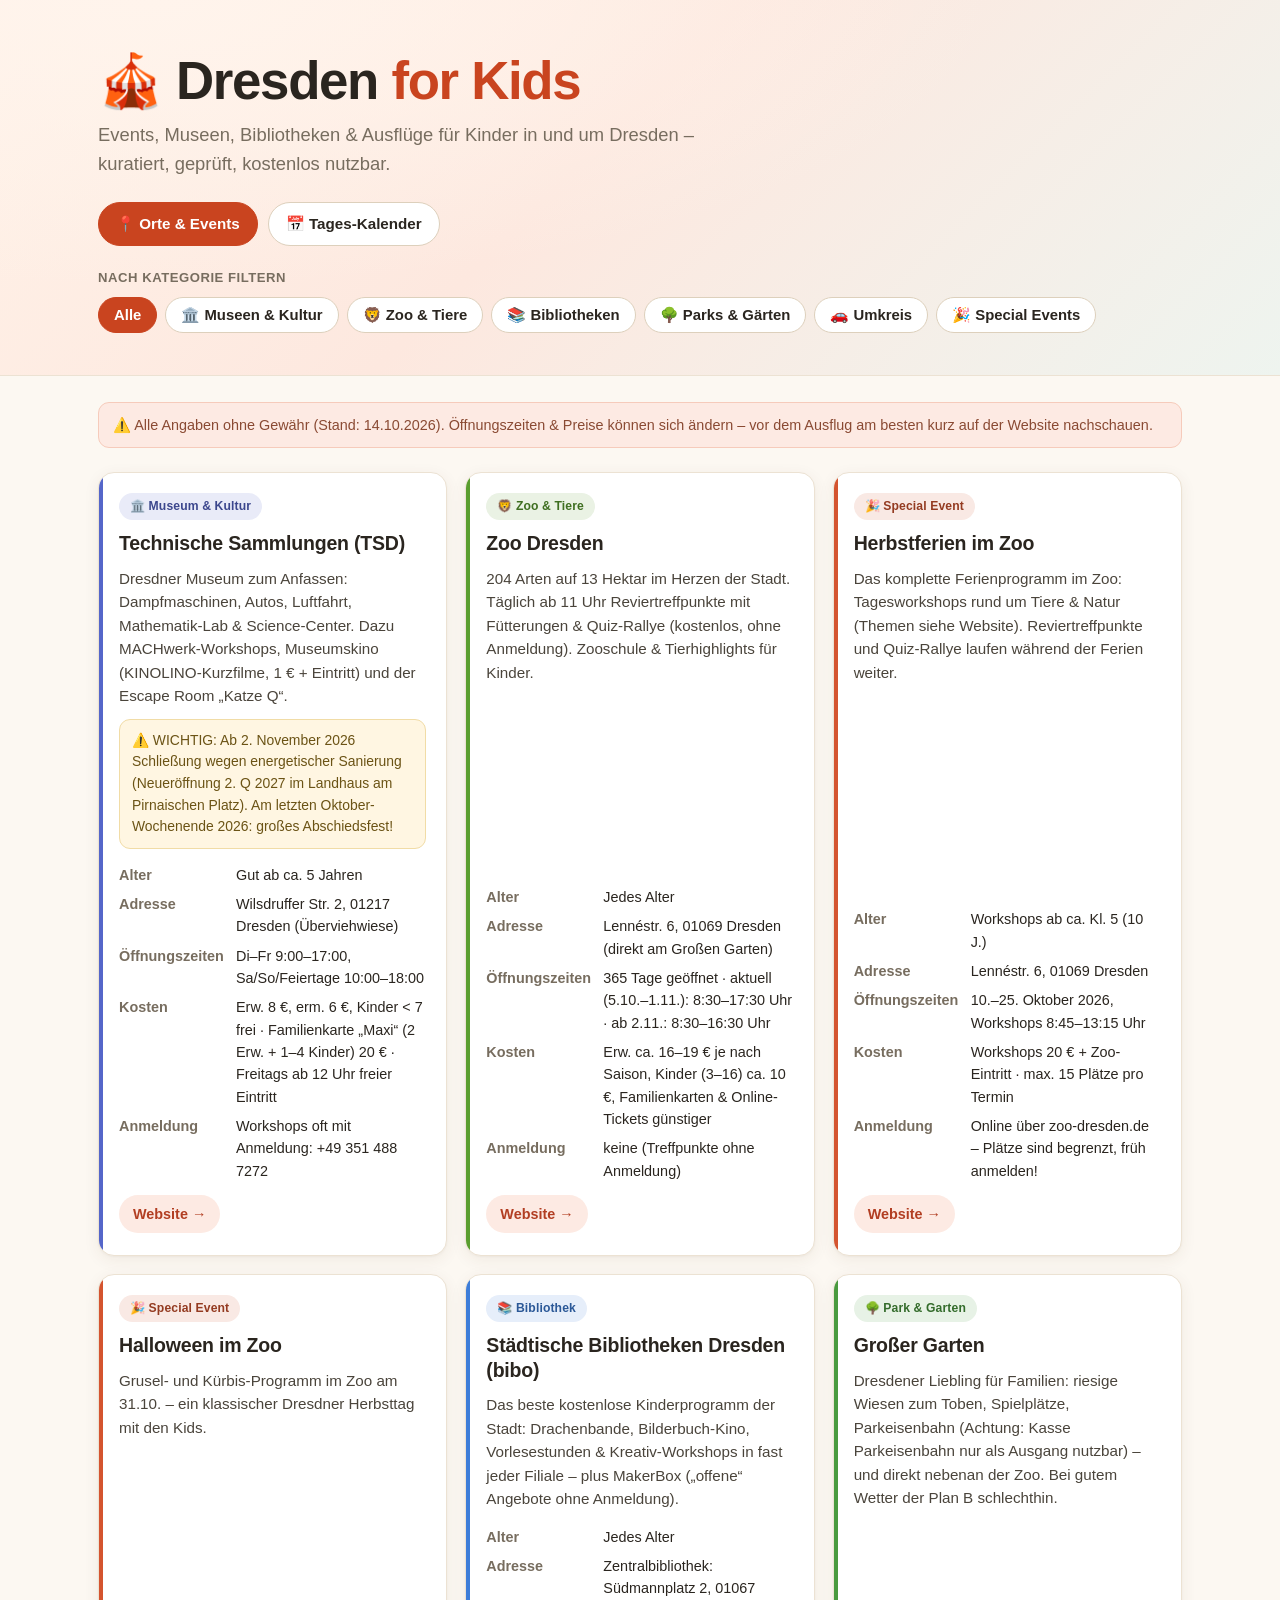
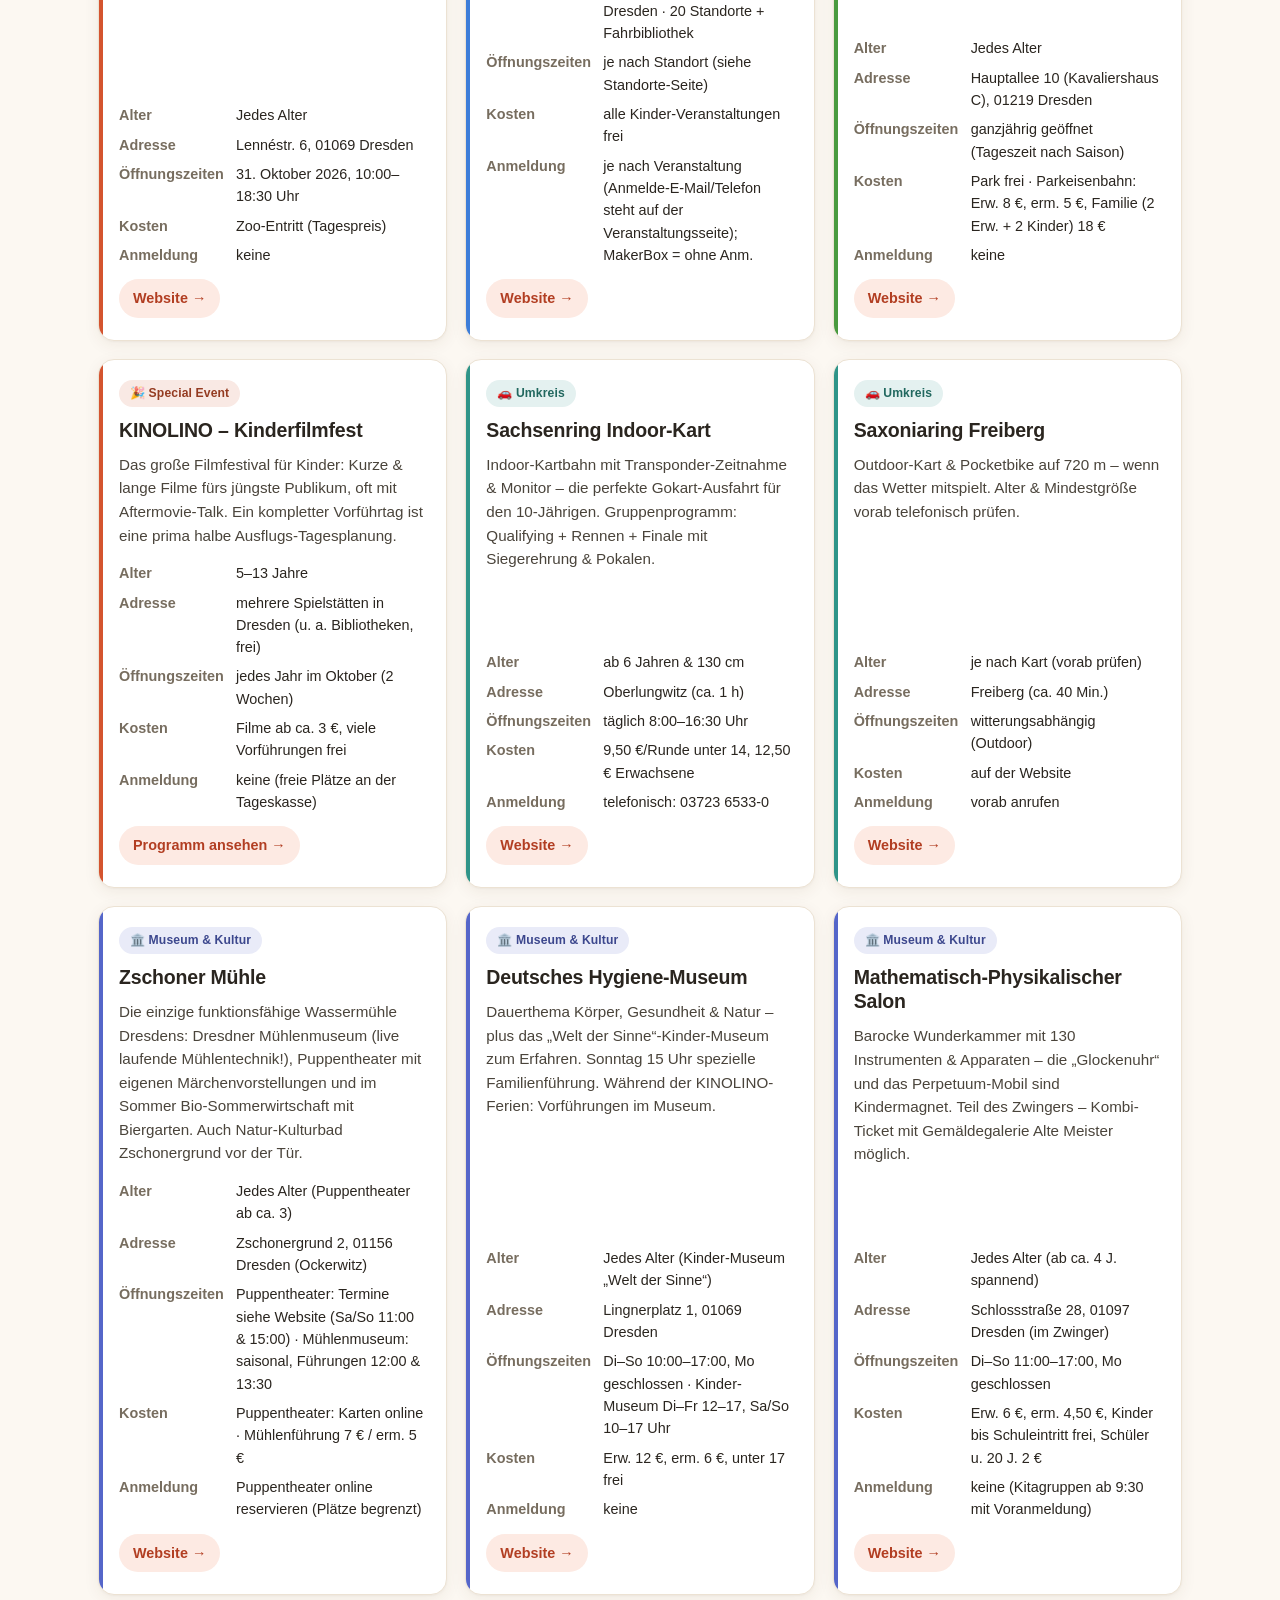
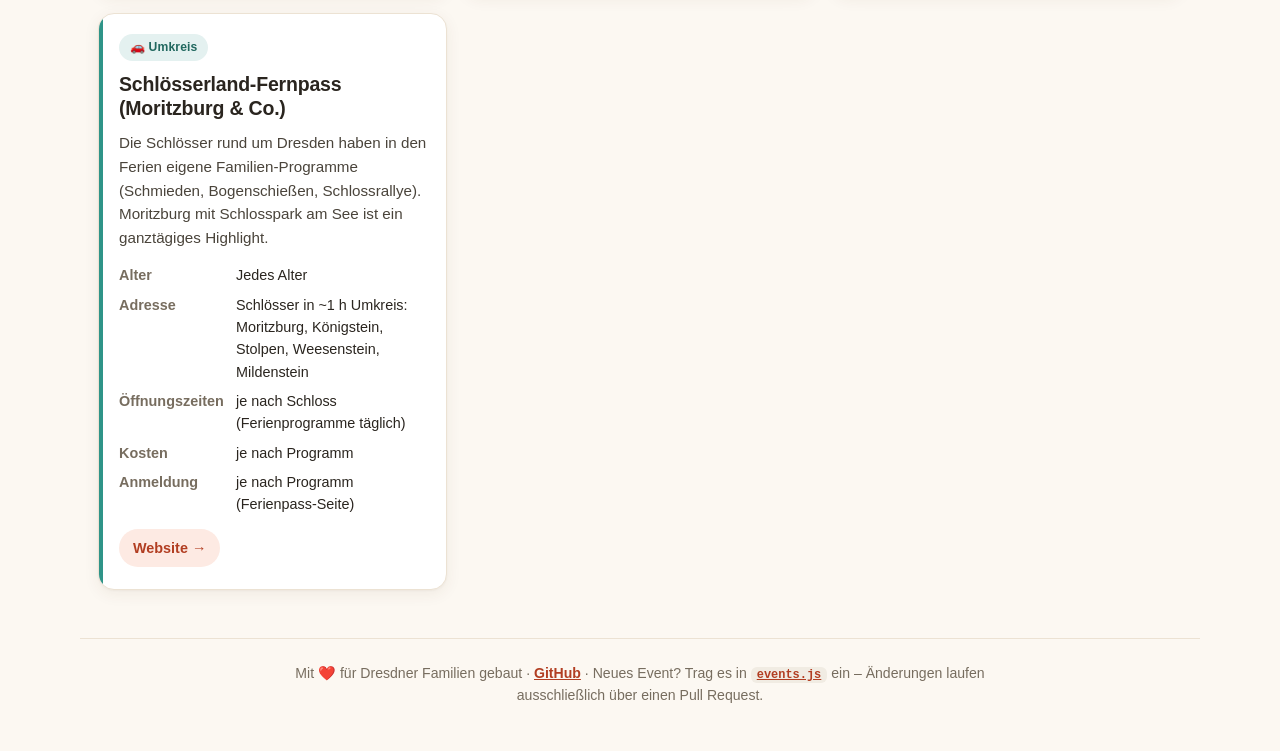
==== commit 02c1cfe5: "Review-Fixes (Claude Code-Review, 0 Critical / 3 Important): - kalender.js: Legende + aktive Kategor" ====
--- a/index.html
+++ b/index.html
@@ -36,7 +36,7 @@
 
   <main class="container">
     <p class="disclaimer">⚠️ Alle Angaben ohne Gewähr (Stand: <span id="checked">–</span>). Öffnungszeiten &amp; Preise können sich ändern – vor dem Ausflug am besten kurz auf der Website nachschauen.</p>
-    <section id="cards" class="grid" aria-live="polite"></section>
+    <section id="cards" class="grid"></section>
   </main>
 
   <footer class="container footer">
--- a/style.css
+++ b/style.css
@@ -9,7 +9,7 @@
   --card: #ffffff;
   --ink: #2a251f;
   --muted: #776d5f;
-  --accent: #d9512f;
+  --accent: #c9441f;
   --accent-ink: #b23e22;
   --accent-soft: #fdeae3;
   --border: #ece2d3;
@@ -64,16 +64,6 @@
   border-radius: 6px;
 }
 
-.visually-hidden {
-  position: absolute;
-  width: 1px; height: 1px;
-  padding: 0; margin: -1px;
-  overflow: hidden;
-  clip: rect(0 0 0 0);
-  white-space: nowrap;
-  border: 0;
-}
-
 /* ---------- Hero / Kopfbereich ---------- */
 .hero {
   position: relative;
@@ -255,7 +245,9 @@
   letter-spacing: 0.01em;
   padding: 4px 11px;
   border-radius: 999px;
+  background: var(--accent-soft);
   background: color-mix(in srgb, var(--c, var(--accent)) 13%, #fff);
+  color: var(--accent-ink);
   color: color-mix(in srgb, var(--c, var(--accent)) 70%, #000);
   white-space: nowrap;
 }
@@ -381,6 +373,7 @@
 }
 .cat-chip:hover { border-color: var(--c, var(--accent)); }
 .cat-chip[aria-pressed="true"] {
+  background: var(--accent-soft);
   background: color-mix(in srgb, var(--c, var(--accent)) 12%, #fff);
   border-color: var(--c, var(--accent));
 }
